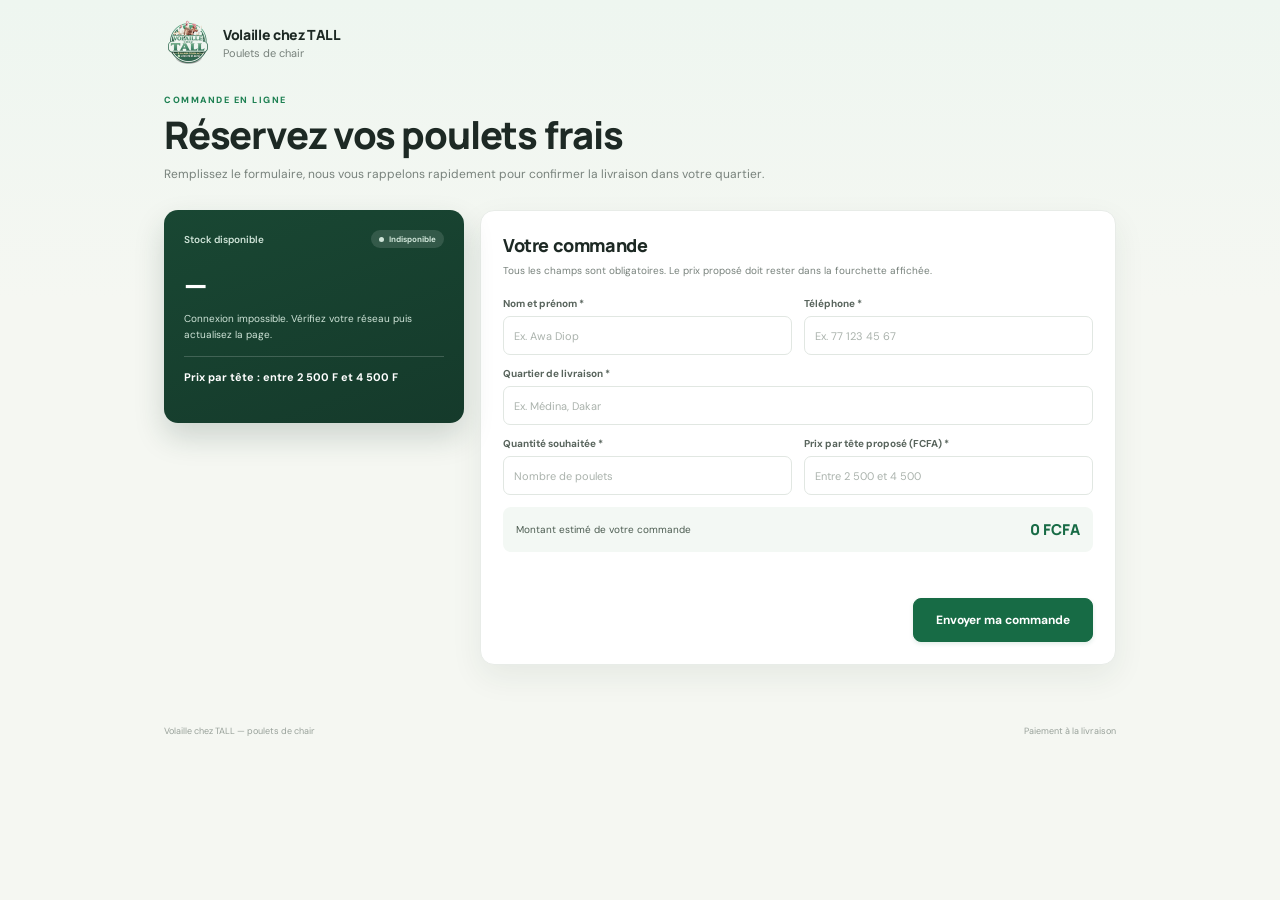
==== commander.html @ 28f16297 "Retire le lien Espace gerant de la page publique" ====
<!doctype html>
<html lang="fr">
  <head>
    <meta charset="UTF-8" />
    <meta name="viewport" content="width=device-width, initial-scale=1, viewport-fit=cover" />
    <meta name="theme-color" content="#f5f7f2" />
    <meta name="description" content="Commandez vos poulets de chair chez Volaille chez TALL. Stock et prix en temps réel." />
    <link rel="icon" href="./icons/volaille-chez-tall-logo.png" type="image/png" />
    <link rel="apple-touch-icon" href="./icons/volaille-chez-tall-180.png" />
    <link rel="stylesheet" href="./styles.css" />
    <title>Commander — Volaille chez TALL</title>
  </head>
  <body class="order-body">
    <header class="order-topbar">
      <a class="brand order-brand" href="./commander.html" aria-label="Volaille chez TALL, commander">
        <img class="brand-mark" src="./icons/volaille-chez-tall-logo.png" alt="" />
        <span class="brand-copy"><strong>Volaille chez TALL</strong><small>Poulets de chair</small></span>
      </a>
    </header>

    <main class="order-main">
      <section class="order-hero">
        <p class="order-eyebrow">Commande en ligne</p>
        <h1>Réservez vos poulets frais</h1>
        <p class="order-intro">Remplissez le formulaire, nous vous rappelons rapidement pour confirmer la livraison dans votre quartier.</p>
      </section>

      <section class="order-grid">
        <article class="order-stock" aria-live="polite" id="stock-card">
          <div class="order-stock-head">
            <span class="order-stock-label">Stock disponible</span>
            <span class="status-pill neutral" id="stock-state">Chargement…</span>
          </div>
          <strong class="order-stock-value" id="stock-value">—</strong>
          <p class="order-stock-note" id="stock-note">Vérification du stock en cours…</p>
          <p class="order-price-range" id="price-range">Prix par tête : entre 2 500 F et 4 500 F</p>
          <p class="order-updated" id="stock-updated"></p>
        </article>

        <article class="order-card" id="form-card">
          <h2>Votre commande</h2>
          <p class="order-card-intro">Tous les champs sont obligatoires. Le prix proposé doit rester dans la fourchette affichée.</p>
          <form id="order-form" novalidate>
            <div class="order-fields">
              <div class="field">
                <label for="order-name">Nom et prénom *</label>
                <input id="order-name" name="client_name" autocomplete="name" maxlength="120" required placeholder="Ex. Awa Diop" />
              </div>
              <div class="field">
                <label for="order-phone">Téléphone *</label>
                <input id="order-phone" name="client_phone" type="tel" inputmode="tel" autocomplete="tel" maxlength="30" required placeholder="Ex. 77 123 45 67" />
              </div>
              <div class="field full">
                <label for="order-neighborhood">Quartier de livraison *</label>
                <input id="order-neighborhood" name="neighborhood" maxlength="120" required placeholder="Ex. Médina, Dakar" />
              </div>
              <div class="field">
                <label for="order-quantity">Quantité souhaitée *</label>
                <input id="order-quantity" name="quantity" type="number" inputmode="numeric" min="1" step="1" required placeholder="Nombre de poulets" />
              </div>
              <div class="field">
                <label for="order-price">Prix par tête proposé (FCFA) *</label>
                <input id="order-price" name="price_per_head" type="number" inputmode="numeric" min="2500" max="4500" step="50" required placeholder="Entre 2 500 et 4 500" />
              </div>
              <div class="cost-preview full">
                <span>Montant estimé de votre commande</span>
                <strong id="order-total">0 FCFA</strong>
              </div>
            </div>
            <p class="order-hint" id="form-hint" role="status" aria-live="polite"></p>
            <div class="order-actions">
              <button class="primary-button order-submit" type="submit" id="order-submit">Envoyer ma commande</button>
            </div>
          </form>
        </article>

        <article class="order-card order-thanks" id="thanks-card" hidden>
          <div class="order-thanks-icon" aria-hidden="true">✓</div>
          <h2 id="thanks-title">Merci infiniment !</h2>
          <p id="thanks-message">Votre commande a bien été reçue. Nous vous contactons très vite pour confirmer la livraison.</p>
          <p class="order-thanks-recap" id="thanks-recap"></p>
          <button class="secondary-button" type="button" id="thanks-again">Passer une autre commande</button>
        </article>

        <article class="order-card order-soldout" id="soldout-card" hidden>
          <div class="order-soldout-icon" aria-hidden="true">!</div>
          <h2>Stock épuisé</h2>
          <p id="soldout-message">Désolé, le stock est actuellement épuisé.</p>
          <p class="order-card-intro">Revenez un peu plus tard : de nouveaux poulets arrivent régulièrement. Vous pouvez aussi nous appeler directement.</p>
        </article>

        <article class="order-card order-unavailable" id="unavailable-card" hidden>
          <h2>Commandes bientôt disponibles</h2>
          <p>Le service de commande en ligne n’est pas encore activé. Merci de nous contacter directement.</p>
        </article>
      </section>
    </main>

    <footer class="order-footer">
      <span>Volaille chez TALL — poulets de chair</span>
      <span>Paiement à la livraison</span>
    </footer>

    <script src="./supabase-config.js"></script>
    <script src="./commander.js"></script>
  </body>
</html>
---- styles.css ----
@import url('https://fonts.googleapis.com/css2?family=DM+Sans:wght@400;500;600;700&family=Manrope:wght@500;600;700;800&display=swap');

:root {
  color-scheme: light;
  --green-950: #153a2b;
  --green-900: #194733;
  --green-800: #176b45;
  --green-700: #1d8052;
  --green-100: #e7f2eb;
  --green-50: #f3f8f4;
  --ink: #1d2924;
  --muted: #78827c;
  --line: #e8ece8;
  --canvas: #f5f7f2;
  --surface: #fff;
  --amber: #a76b14;
  --amber-bg: #fff4df;
  --red: #bd4d43;
  --red-bg: #fff0ee;
  --shadow: 0 12px 32px rgba(27, 55, 39, .07);
  font-family: 'DM Sans', sans-serif;
  font-synthesis: none;
  text-rendering: optimizeLegibility;
}

* { box-sizing: border-box; }
body { margin: 0; background: var(--canvas); color: var(--ink); min-width: 0; }
button, input, select, textarea { font: inherit; }
button { cursor: pointer; }
button:focus-visible, input:focus-visible, select:focus-visible, textarea:focus-visible { outline: 3px solid #86c3a0; outline-offset: 2px; }
.app-shell { min-height: 100vh; }

.sidebar {
  width: 252px; position: fixed; inset: 0 auto 0 0; z-index: 4; display: flex; flex-direction: column;
  padding: 27px 17px 18px; background: #fff; border-right: 1px solid var(--line);
}
.brand { display: flex; align-items: center; gap: 11px; padding: 0 10px 31px; text-decoration: none; color: inherit; }
.brand-mark { width: 48px; height: 48px; flex: 0 0 48px; display: block; border-radius: 50%; object-fit: contain; }
.brand-copy { display: grid; gap: 2px; }
.brand-copy strong { font: 800 14px 'Manrope', sans-serif; letter-spacing: -.35px; }
.brand-copy small { color: var(--muted); font-size: 11px; }
.nav-caption { padding: 0 12px 10px; color: #a1a9a4; font-size: 9px; font-weight: 700; letter-spacing: 1.3px; }
.nav-list { display: grid; gap: 5px; }
.nav-item {
  border: 0; width: 100%; min-height: 45px; display: flex; align-items: center; gap: 12px; padding: 0 12px;
  border-radius: 9px; background: transparent; color: #616d66; text-align: left; font-size: 12px; font-weight: 600; transition: background .18s, color .18s;
}
.nav-item:hover { background: #f6f8f6; color: var(--green-800); }
.nav-item.active { background: var(--green-50); color: var(--green-800); }
.nav-item[aria-selected="true"] { box-shadow: inset 2px 0 0 var(--green-800); }
.nav-item:active, .quick-action:active, .icon-button:active, .secondary-button:active { background-color: var(--green-100); }
.nav-icon { display: inline-flex; width: 18px; height: 18px; color: currentColor; }
.nav-icon svg, .icon-button svg { width: 100%; height: 100%; fill: none; stroke: currentColor; stroke-width: 1.7; stroke-linecap: round; stroke-linejoin: round; }
.nav-count { margin-left: auto; color: #939c96; font-size: 10px; }
.sidebar-bottom { margin-top: auto; }
.offline-card { display: flex; align-items: center; gap: 9px; margin: 0 4px 16px; padding: 12px 10px; border: 1px solid #e8eee8; border-radius: 10px; background: #fbfcfb; }
.offline-dot { width: 8px; height: 8px; flex: 0 0 auto; border-radius: 50%; background: #39a36e; box-shadow: 0 0 0 3px #e5f4eb; }
.offline-dot.offline { background: #d49834; box-shadow: 0 0 0 3px #fff3da; }
.offline-card div, .profile-button > span:nth-child(2) { display: grid; gap: 3px; }
.offline-card strong { font-size: 10px; font-weight: 700; }
.offline-card small, .profile-button small { color: var(--muted); font-size: 9px; }
.profile-button { width: 100%; display: flex; align-items: center; gap: 9px; padding: 10px 6px; border: 0; border-top: 1px solid var(--line); background: transparent; text-align: left; color: var(--ink); }
.avatar { width: 32px; height: 32px; display: grid; place-items: center; border-radius: 50%; background: #e8f1e9; color: var(--green-800); font-size: 10px; font-weight: 800; }
.profile-button strong { font-size: 10px; }
.profile-chevron { margin-left: auto; color: var(--muted); font-size: 18px; letter-spacing: 1px; }

.main-content { min-height: 100vh; margin-left: 252px; }
.topbar { height: 76px; display: flex; align-items: center; justify-content: space-between; gap: 16px; padding: 0 34px; background: rgba(255,255,255,.82); border-bottom: 1px solid var(--line); }
.breadcrumb { display: flex; align-items: center; gap: 10px; font-size: 11px; color: var(--muted); white-space: nowrap; }
.breadcrumb strong { color: var(--ink); font-size: 12px; font-weight: 700; }
.breadcrumb-slash { color: #c4cbc6; }
.topbar-actions { display: flex; align-items: center; gap: 13px; }
.today-label { margin-right: 4px; color: #78827c; font-size: 10px; }
.icon-button { min-height: 38px; display: inline-flex; align-items: center; justify-content: center; gap: 8px; padding: 0 11px; border: 1px solid var(--line); border-radius: 8px; background: #fff; color: #56635b; font-size: 10px; font-weight: 600; transition: background .18s, border-color .18s; }
.icon-button:hover { border-color: #b7d4c0; background: var(--green-50); }
.icon-button [data-icon] { display: inline-flex; width: 15px; height: 15px; }
.icon-button:disabled { cursor: not-allowed; opacity: .62; }
.icon-button:disabled:hover { border-color: var(--line); background: #fff; }
.settings-shortcut [data-icon] { width: 16px; height: 16px; }
.pending-badge { min-width: 17px; height: 17px; display: grid; place-items: center; padding: 0 4px; border-radius: 10px; background: #f0f3f0; color: #657069; font-size: 9px; }
.pending-badge.has-pending { background: var(--amber-bg); color: #986113; }
.primary-button { min-height: 38px; display: inline-flex; align-items: center; justify-content: center; gap: 7px; padding: 0 14px; border: 1px solid var(--green-800); border-radius: 8px; background: var(--green-800); color: #fff; font-size: 10px; font-weight: 700; box-shadow: 0 2px 4px rgba(23,107,69,.13); transition: background .18s, transform .18s; }
.primary-button:hover { background: var(--green-900); }
.primary-button:active { transform: translateY(1px); }
.primary-button:disabled { cursor: not-allowed; opacity: .62; box-shadow: none; }
.plus { font-size: 16px; font-weight: 400; line-height: 1; }
.page-container { max-width: 1440px; margin: 0 auto; padding: 28px 34px 50px; }
.page-container:focus { outline: none; }

.page-heading { display: flex; align-items: flex-start; justify-content: space-between; gap: 16px; margin-bottom: 24px; }
.page-heading h1 { margin: 0 0 5px; font: 800 22px 'Manrope', sans-serif; letter-spacing: -.7px; }
.page-heading p { margin: 0; color: var(--muted); font-size: 11px; }
.section-title { margin: 0; font: 700 13px 'Manrope', sans-serif; letter-spacing: -.2px; }
.section-subtitle { margin: 5px 0 0; color: var(--muted); font-size: 10px; }
.metrics-grid { display: grid; grid-template-columns: repeat(4, minmax(0, 1fr)); gap: 13px; margin-bottom: 17px; }
.metric-card { min-height: 119px; padding: 15px 16px; border: 1px solid var(--line); border-radius: 11px; background: var(--surface); }
.metric-top { display: flex; align-items: center; justify-content: space-between; color: #76817a; font-size: 10px; font-weight: 600; }
.metric-icon { width: 29px; height: 29px; display: grid; place-items: center; border-radius: 9px; background: var(--green-50); color: var(--green-800); }
.metric-icon svg { width: 16px; height: 16px; fill: none; stroke: currentColor; stroke-width: 1.7; stroke-linecap: round; stroke-linejoin: round; }
.metric-value { margin: 14px 0 4px; font: 800 23px 'Manrope', sans-serif; letter-spacing: -.8px; }
.metric-note { color: #919a94; font-size: 9px; }
.metric-note.positive { color: #268352; }
.dashboard-grid { display: grid; grid-template-columns: minmax(0, 1.55fr) minmax(260px, .8fr); gap: 15px; margin-bottom: 16px; }
.panel { border: 1px solid var(--line); border-radius: 11px; background: var(--surface); }
.panel-header { min-height: 59px; display: flex; align-items: center; justify-content: space-between; gap: 12px; padding: 13px 17px; border-bottom: 1px solid #eff1ef; }
.panel-header h2 { margin: 0; font: 700 12px 'Manrope', sans-serif; }
.panel-header p { margin: 4px 0 0; color: var(--muted); font-size: 9px; }
.text-button { padding: 6px 0; border: 0; background: none; color: var(--green-800); font-size: 10px; font-weight: 700; }
.text-button:hover { text-decoration: underline; }
.chart-area { height: 180px; display: flex; align-items: flex-end; justify-content: space-around; gap: 11px; padding: 18px 22px 13px; }
.chart-column { height: 100%; flex: 1; display: flex; flex-direction: column; align-items: center; justify-content: flex-end; gap: 9px; }
.chart-value { color: #9aa39d; font-size: 8px; }
.chart-bar-track { width: min(28px, 70%); height: 108px; display: flex; align-items: flex-end; overflow: hidden; border-radius: 6px; background: #f2f5f2; }
.chart-bar { width: 100%; min-height: 3px; border-radius: 6px 6px 2px 2px; background: #7fbd91; transition: height .25s; }
.chart-column:last-child .chart-bar { background: var(--green-800); }
.chart-day { color: #8d9690; font-size: 8px; }
.chart-empty { align-self: center; margin: auto; color: #969f99; font-size: 10px; }
.quick-actions { display: grid; gap: 9px; padding: 13px; }
.quick-action { min-height: 52px; display: flex; align-items: center; gap: 11px; padding: 9px 10px; border: 1px solid #edf0ed; border-radius: 8px; background: #fff; color: var(--ink); text-align: left; transition: background .18s, border-color .18s; }
.quick-action:hover { border-color: #c9decf; background: #fbfdfb; }
.quick-icon { width: 30px; height: 30px; display: grid; place-items: center; border-radius: 8px; background: var(--green-50); color: var(--green-800); }
.quick-icon svg { width: 16px; height: 16px; fill: none; stroke: currentColor; stroke-width: 1.7; stroke-linecap: round; stroke-linejoin: round; }
.quick-copy { display: grid; gap: 3px; }
.quick-copy strong { font-size: 10px; }
.quick-copy small { color: var(--muted); font-size: 9px; }
.quick-arrow { margin-left: auto; color: #99a39c; font-size: 15px; }
.table-panel { overflow: hidden; }
.table-wrap { width: 100%; overflow-x: auto; }
table { width: 100%; border-collapse: collapse; text-align: left; }
th { padding: 11px 16px; background: #fbfcfb; color: #87918a; font-size: 8px; font-weight: 700; letter-spacing: .45px; text-transform: uppercase; white-space: nowrap; }
td { padding: 13px 16px; border-top: 1px solid #f0f2f0; color: #4a5750; font-size: 10px; white-space: nowrap; }
tbody tr:hover { background: #fcfdfc; }
.primary-cell { color: var(--ink); font-weight: 700; }
.secondary-cell { display: block; margin-top: 3px; color: #929b95; font-size: 9px; font-weight: 400; }
.status-pill { display: inline-flex; align-items: center; gap: 5px; padding: 4px 8px; border-radius: 20px; background: var(--green-50); color: #26764b; font-size: 8px; font-weight: 700; }
.status-pill::before { width: 5px; height: 5px; border-radius: 50%; background: currentColor; content: ''; }
.status-pill.warning { background: var(--amber-bg); color: #986113; }
.status-pill.neutral { background: #f0f2f0; color: #68736c; }
.empty-state { padding: 34px 18px; text-align: center; color: #8a948d; }
.empty-state strong { display: block; margin-bottom: 5px; color: #546159; font-size: 11px; }
.empty-state p { margin: 0 0 14px; font-size: 10px; }
.empty-inline { padding: 24px 12px; color: #8a948d; font-size: 10px; text-align: center; }
.search-input { width: min(240px, 45vw); min-height: 36px; padding: 0 11px; border: 1px solid var(--line); border-radius: 8px; background: #fff; color: var(--ink); font-size: 10px; }
.heading-actions { display: flex; gap: 8px; align-items: center; }
.low-stock { color: var(--red); font-weight: 700; }
.insights-row { display: grid; grid-template-columns: 1fr 1fr; gap: 15px; }
.insight { padding: 15px 17px; }
.insight-label { color: var(--muted); font-size: 9px; }
.insight-value { margin: 9px 0 5px; font: 800 20px 'Manrope', sans-serif; }
.insight-note { color: #8b958e; font-size: 9px; }

.app-dialog { width: min(560px, calc(100vw - 28px)); max-height: min(90vh, 780px); padding: 0; border: 0; border-radius: 14px; background: #fff; box-shadow: 0 24px 80px rgba(16, 36, 24, .24); }
.app-dialog::backdrop { background: rgba(17, 32, 24, .43); backdrop-filter: blur(2px); }
.dialog-head { display: flex; align-items: flex-start; justify-content: space-between; padding: 21px 23px 15px; border-bottom: 1px solid var(--line); }
.dialog-head h2 { margin: 0 0 5px; font: 800 17px 'Manrope', sans-serif; }
.dialog-head p { margin: 0; color: var(--muted); font-size: 10px; }
.dialog-close { width: 30px; height: 30px; border: 0; border-radius: 7px; background: #f4f6f4; color: #68746d; font-size: 18px; }
.dialog-form { max-height: calc(90vh - 100px); overflow: auto; padding: 17px 23px 22px; }
.form-grid { display: grid; grid-template-columns: 1fr 1fr; gap: 13px; }
.field { display: grid; gap: 6px; }
.field.full { grid-column: 1 / -1; }
.field label { color: #58645c; font-size: 10px; font-weight: 700; }
.field input, .field select, .field textarea { width: 100%; min-height: 39px; padding: 9px 10px; border: 1px solid #e1e7e2; border-radius: 7px; background: #fff; color: var(--ink); font-size: 11px; }
.field textarea { min-height: 75px; resize: vertical; }
.field input::placeholder, .field textarea::placeholder { color: #abb3ad; }
.field-hint { color: #8a948d; font-size: 9px; }
.cost-preview { grid-column: 1 / -1; display: flex; align-items: center; justify-content: space-between; padding: 12px 13px; border-radius: 8px; background: var(--green-50); color: #4c5c51; font-size: 10px; }
.cost-preview strong { color: var(--green-800); font: 800 15px 'Manrope', sans-serif; }
.dialog-actions { display: flex; justify-content: flex-end; gap: 8px; margin-top: 18px; }
.secondary-button { min-height: 37px; padding: 0 13px; border: 1px solid var(--line); border-radius: 7px; background: #fff; color: #59655d; font-size: 10px; font-weight: 600; }
.danger-button { color: var(--red); border-color: #f0d7d4; background: var(--red-bg); }
.toast-region { position: fixed; right: 20px; bottom: 20px; z-index: 20; display: grid; gap: 8px; }
.toast { max-width: min(380px, calc(100vw - 40px)); padding: 12px 15px; border: 1px solid #dce8df; border-radius: 9px; background: #fff; box-shadow: var(--shadow); color: #34443a; font-size: 11px; animation: toast-in .18s ease-out; }
.toast.error { border-color: #f0d7d4; color: #8e3831; }
@keyframes toast-in { from { opacity: 0; transform: translateY(5px); } to { opacity: 1; transform: translateY(0); } }
.sync-spinning svg { animation: spin 1s linear infinite; }
@keyframes spin { to { transform: rotate(360deg); } }

@media (min-width: 1500px) { .page-container { padding-right: 48px; padding-left: 48px; } }
@media (max-width: 1100px) {
  .sidebar { width: 218px; }
  .main-content { margin-left: 218px; }
  .topbar { padding: 0 22px; }
  .page-container { padding: 23px 22px 42px; }
  .metrics-grid { grid-template-columns: repeat(2, minmax(0, 1fr)); }
}
@media (max-width: 760px) {
  .sidebar { width: auto; height: calc(60px + env(safe-area-inset-bottom)); inset: auto 0 0 0; flex-direction: row; overflow: hidden; padding: 0 7px env(safe-area-inset-bottom); border-top: 1px solid var(--line); border-right: 0; background: rgba(255,255,255,.97); }
  .brand, .nav-caption, .sidebar-bottom { display: none; }
  .nav-list { width: 100%; min-width: 0; display: flex; justify-content: space-between; gap: 0; }
  .nav-item { width: auto; min-width: 0; min-height: 52px; flex: 1 1 0; flex-direction: column; justify-content: center; gap: 3px; padding: 3px 1px; border-radius: 7px; font-size: 8px; }
  .nav-item > span:not(.nav-icon):not(.nav-count) { max-width: 100%; overflow-wrap: anywhere; text-align: center; line-height: 1.05; }
  .nav-icon { width: 17px; height: 17px; }
  .nav-count { display: none; }
  .main-content { margin-left: 0; padding-bottom: calc(73px + env(safe-area-inset-bottom)); }
  .topbar { height: 62px; padding: 0 15px; }
  .breadcrumb > span:first-child, .breadcrumb-slash { display: none; }
  .breadcrumb strong { font-size: 11px; }
  .topbar-actions { gap: 7px; }
  .today-label { display: none; }
  .sync-text { display: none; }
  .icon-button { width: 38px; min-height: 38px; padding: 0; gap: 3px; }
  .pending-badge { position: absolute; transform: translate(13px, -12px); }
  .top-add { min-height: 37px; padding: 0 10px; font-size: 9px; }
  .page-container { padding: 21px 14px 30px; }
  .page-heading { margin-bottom: 18px; }
  .page-heading h1 { font-size: 19px; }
  .page-heading p { max-width: 260px; line-height: 1.5; }
  .metrics-grid { gap: 9px; margin-bottom: 12px; }
  .metric-card { min-height: 107px; padding: 12px; }
  .metric-value { margin-top: 11px; font-size: 20px; }
  .metric-top { font-size: 9px; }
  .metric-icon { width: 26px; height: 26px; }
  .dashboard-grid { grid-template-columns: 1fr; gap: 12px; margin-bottom: 12px; }
  .insights-row { grid-template-columns: 1fr; gap: 10px; }
  .panel-header { padding: 12px 13px; }
  .chart-area { height: 160px; padding: 15px 14px 11px; }
  .page-heading .primary-button { min-height: 35px; padding: 0 10px; font-size: 9px; }
  .heading-actions { gap: 5px; }
}
@media (max-width: 430px) {
  .nav-item { font-size: 7px; }
  .nav-icon { width: 16px; height: 16px; flex: 0 0 16px; }
  .metrics-grid { grid-template-columns: repeat(2, minmax(0, 1fr)); }
  .form-grid { grid-template-columns: 1fr; }
  .field.full, .cost-preview { grid-column: auto; }
  .dialog-head { padding-right: 16px; padding-left: 16px; }
  .dialog-form { padding-right: 16px; padding-left: 16px; }
  .topbar { padding: 0 11px; }
  .primary-button.top-add { gap: 4px; }
  .top-add-label, .settings-text { display: none; }
  .icon-button.settings-shortcut { width: 38px; min-height: 38px; padding: 0; }
  .top-add { width: 38px; padding: 0; }
}
@media (prefers-reduced-motion: reduce) {
  *, *::before, *::after { scroll-behavior: auto !important; animation-duration: .01ms !important; animation-iteration-count: 1 !important; transition-duration: .01ms !important; }
}

/* ---------- Mes Commandes (gérant) ---------- */
.status-pill.danger { background: var(--red-bg); color: var(--red); }
.secondary-button.danger-outline { color: var(--red); border-color: #f0d7d4; }
.orders-setup { display: grid; gap: 10px; padding: 18px 17px; color: var(--muted); font-size: 10px; line-height: 1.65; }
.orders-setup p { margin: 0; }
.orders-setup code { padding: 1px 5px; border-radius: 4px; background: #f1f4f1; color: var(--green-800); font-size: 10px; }
.orders-handled { color: var(--muted); font-size: 9px; }
.orders-error { margin: 0 0 12px; color: var(--red); font-size: 10px; }
.notice { margin: 0 0 13px; padding: 10px 12px; border-radius: 8px; background: var(--red-bg); color: #8f3f38; font-size: 10px; line-height: 1.5; }
.orders-table-actions { display: flex; flex-wrap: wrap; gap: 6px; }
.orders-table-actions .primary-button,
.orders-table-actions .secondary-button { min-height: 32px; padding: 0 10px; font-size: 9px; }

/* ---------- Page publique de commande ---------- */
.order-body {
  min-height: 100vh;
  background: linear-gradient(180deg, #eef6f0 0, #f5f7f2 300px);
}
.order-topbar {
  max-width: 1040px; margin: 0 auto; padding: 18px clamp(16px, 4vw, 44px);
  display: flex; align-items: center; justify-content: space-between; gap: 16px;
}
.order-brand { padding: 0; }
.order-main { max-width: 1040px; margin: 0 auto; padding: 10px clamp(16px, 4vw, 44px) 44px; }
.order-hero { max-width: 640px; margin: 0 0 26px; }
.order-eyebrow { margin: 0 0 8px; color: var(--green-700); font-size: 9px; font-weight: 800; letter-spacing: 1.5px; text-transform: uppercase; }
.order-hero h1 { margin: 0 0 10px; font: 800 clamp(26px, 4.2vw, 38px)/1.08 'Manrope', sans-serif; letter-spacing: -1.2px; }
.order-intro { margin: 0; color: var(--muted); font-size: 12px; line-height: 1.6; }
.order-grid { display: grid; grid-template-columns: 300px minmax(0, 1fr); gap: 16px; align-items: start; }

.order-stock {
  position: sticky; top: 16px; padding: 20px; border-radius: 14px;
  background: linear-gradient(160deg, var(--green-900), var(--green-950)); color: #fff;
  box-shadow: 0 14px 30px rgba(21, 58, 43, .18);
}
.order-stock-head { display: flex; align-items: center; justify-content: space-between; gap: 10px; font-size: 10px; font-weight: 600; color: #cfe4d8; }
.order-stock .status-pill { background: rgba(255, 255, 255, .16); color: #eaf6ee; }
.order-stock .status-pill.warning { background: rgba(255, 190, 90, .24); color: #ffd9a2; }
.order-stock .status-pill.neutral { background: rgba(255, 255, 255, .12); color: #cfe4d8; }
.order-stock-value { display: block; margin: 16px 0 6px; font: 800 30px 'Manrope', sans-serif; letter-spacing: -1px; }
.order-stock-note { margin: 0; color: #cfe4d8; font-size: 10px; line-height: 1.55; }
.order-price-range { margin: 14px 0 0; padding-top: 13px; border-top: 1px solid rgba(255, 255, 255, .18); font-size: 11px; font-weight: 700; }
.order-updated { min-height: 12px; margin: 7px 0 0; color: #a9c9b8; font-size: 9px; }

.order-card {
  padding: 22px; border: 1px solid var(--line); border-radius: 14px;
  background: var(--surface); box-shadow: var(--shadow);
}
.order-card h2 { margin: 0 0 6px; font: 800 18px 'Manrope', sans-serif; letter-spacing: -.4px; }
.order-card-intro { margin: 0 0 18px; color: var(--muted); font-size: 10px; line-height: 1.6; }
.order-fields { display: grid; grid-template-columns: 1fr 1fr; gap: 12px; }
.order-actions { display: flex; justify-content: flex-end; margin-top: 18px; }
.order-submit { min-height: 44px; padding: 0 22px; font-size: 12px; }
.order-hint { min-height: 16px; margin: 12px 0 0; color: var(--muted); font-size: 10px; line-height: 1.5; }
.order-hint.error { color: var(--red); font-weight: 600; }

.order-thanks, .order-soldout, .order-unavailable { text-align: center; }
.order-thanks-icon, .order-soldout-icon {
  width: 54px; height: 54px; margin: 0 auto 14px; display: grid; place-items: center;
  border-radius: 50%; font-size: 26px; font-weight: 800;
}
.order-thanks-icon { background: var(--green-100); color: var(--green-800); }
.order-soldout-icon { background: var(--red-bg); color: var(--red); }
.order-thanks-recap { max-width: 440px; margin: 12px auto 18px; color: var(--muted); font-size: 10px; line-height: 1.65; }

.order-footer {
  max-width: 1040px; margin: 0 auto; padding: 16px clamp(16px, 4vw, 44px) 34px;
  display: flex; justify-content: space-between; gap: 12px; color: #98a19a; font-size: 9px;
}

@media (max-width: 760px) {
  .order-grid { grid-template-columns: 1fr; }
  .order-stock { position: static; }
  .order-fields { grid-template-columns: 1fr; }
  .order-fields .full { grid-column: auto; }
  .order-topbar { padding: 14px 15px; }
  .order-main { padding: 8px 15px 34px; }
  .order-footer { flex-direction: column; padding: 12px 15px 30px; }
}
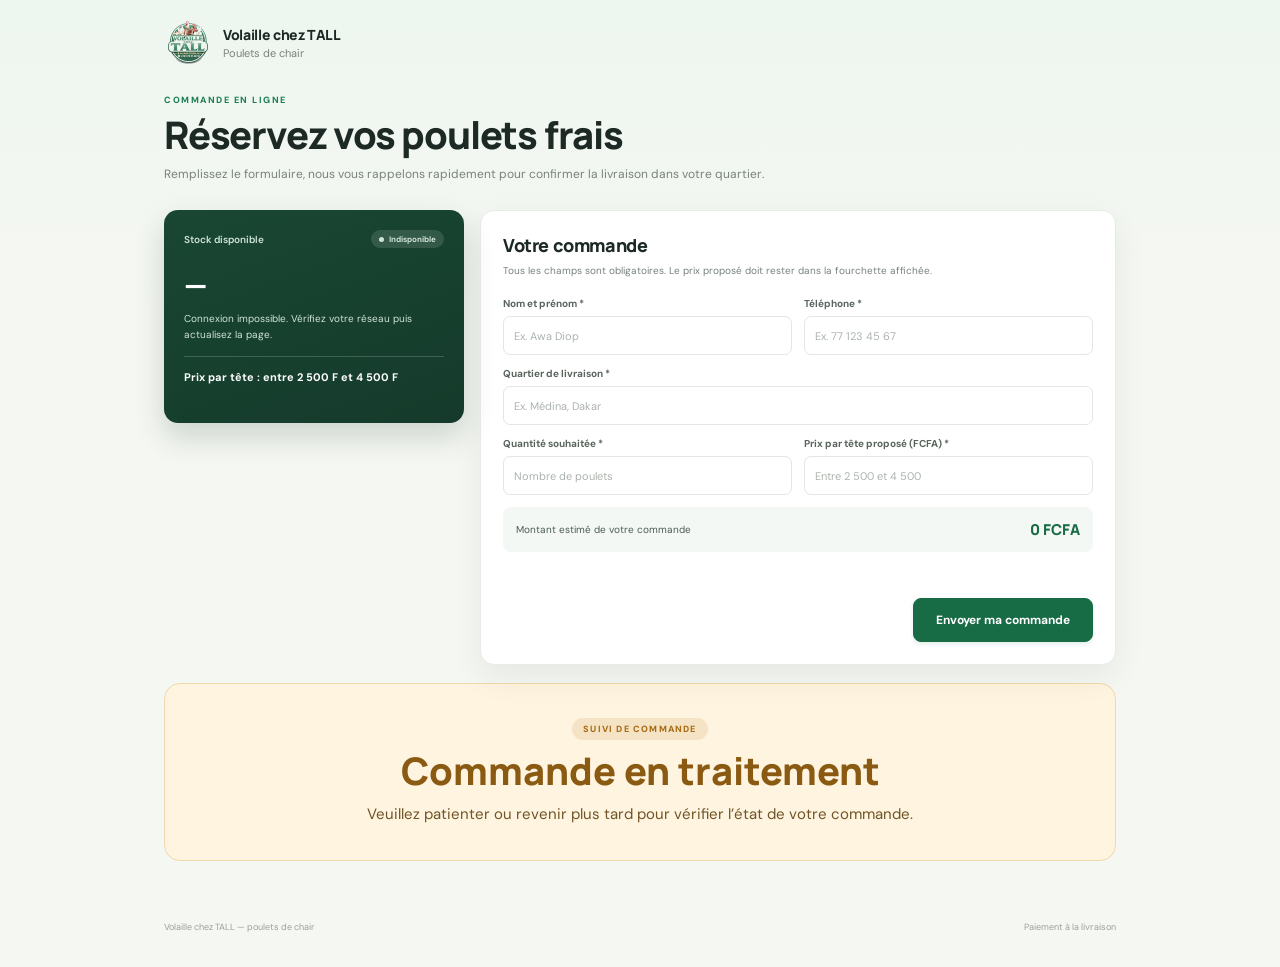
==== commit 5c00f925: "Suit l'etat de la commande sur la page publique" ====
--- a/commander.html
+++ b/commander.html
@@ -94,6 +94,13 @@
           <p>Le service de commande en ligne n’est pas encore activé. Merci de nous contacter directement.</p>
         </article>
       </section>
+
+      <section class="order-track" id="track-card" data-state="en_attente" hidden aria-live="polite">
+        <span class="order-track-badge" id="track-badge">Suivi de commande</span>
+        <strong class="order-track-title" id="track-title">Commande en traitement</strong>
+        <p class="order-track-text" id="track-text">Veuillez patienter ou revenir plus tard pour vérifier l’état de votre commande.</p>
+        <p class="order-track-recap" id="track-recap"></p>
+      </section>
     </main>
 
     <footer class="order-footer">
--- a/styles.css
+++ b/styles.css
@@ -301,6 +301,29 @@
 .order-soldout-icon { background: var(--red-bg); color: var(--red); }
 .order-thanks-recap { max-width: 440px; margin: 12px auto 18px; color: var(--muted); font-size: 10px; line-height: 1.65; }
 
+/* Suivi de la commande, en bas de la page publique */
+.order-track {
+  margin-top: 18px; padding: clamp(22px, 4vw, 34px) clamp(18px, 4vw, 32px);
+  display: grid; justify-items: center; gap: 9px; text-align: center;
+  border: 1px solid #f0d9ab; border-radius: 16px; background: var(--amber-bg);
+}
+.order-track[data-state="validee"] { border-color: #b9dcc6; background: var(--green-100); }
+.order-track[data-state="refusee"] { border-color: #f0d7d4; background: var(--red-bg); }
+.order-track-badge {
+  padding: 5px 11px; border-radius: 20px; background: rgba(167, 107, 20, 0.13);
+  color: var(--amber); font-size: 9px; font-weight: 800; letter-spacing: 1.2px; text-transform: uppercase;
+}
+.order-track[data-state="validee"] .order-track-badge { background: rgba(23, 107, 69, 0.13); color: var(--green-800); }
+.order-track[data-state="refusee"] .order-track-badge { background: rgba(189, 77, 67, 0.13); color: var(--red); }
+.order-track-title { margin: 0; color: #8a5a12; font: 800 clamp(25px, 5.4vw, 38px)/1.15 'Manrope', sans-serif; }
+.order-track[data-state="validee"] .order-track-title { color: var(--green-800); }
+.order-track[data-state="refusee"] .order-track-title { color: var(--red); }
+.order-track-text { max-width: 640px; margin: 0; color: #6f5426; font-size: clamp(12px, 2.4vw, 15px); line-height: 1.6; }
+.order-track[data-state="validee"] .order-track-text { color: #2f5c45; }
+.order-track[data-state="refusee"] .order-track-text { color: #8f3f38; }
+.order-track-recap { margin: 3px 0 0; color: var(--muted); font-size: 10px; line-height: 1.6; }
+.order-track-recap:empty { display: none; }
+
 .order-footer {
   max-width: 1040px; margin: 0 auto; padding: 16px clamp(16px, 4vw, 44px) 34px;
   display: flex; justify-content: space-between; gap: 12px; color: #98a19a; font-size: 9px;
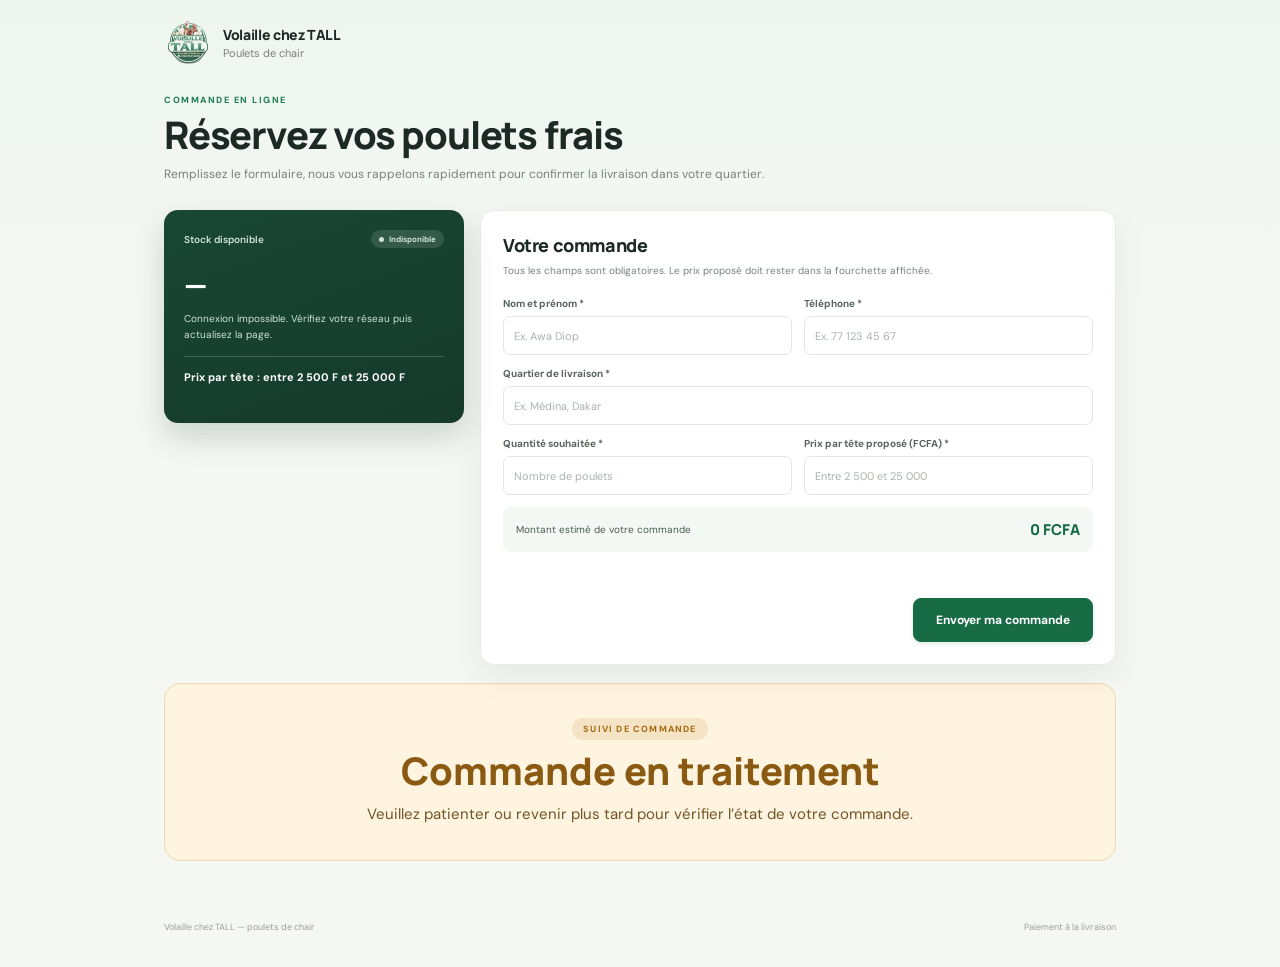
==== commit 6adb1125: "Indicateurs par bande, archivage, suppression des ventes, corbeille et recu 80 mm" ====
--- a/commander.html
+++ b/commander.html
@@ -33,7 +33,7 @@
           </div>
           <strong class="order-stock-value" id="stock-value">—</strong>
           <p class="order-stock-note" id="stock-note">Vérification du stock en cours…</p>
-          <p class="order-price-range" id="price-range">Prix par tête : entre 2 500 F et 4 500 F</p>
+          <p class="order-price-range" id="price-range">Prix par tête : entre 2 500 F et 25 000 F</p>
           <p class="order-updated" id="stock-updated"></p>
         </article>
 
@@ -60,7 +60,7 @@
               </div>
               <div class="field">
                 <label for="order-price">Prix par tête proposé (FCFA) *</label>
-                <input id="order-price" name="price_per_head" type="number" inputmode="numeric" min="2500" max="4500" step="50" required placeholder="Entre 2 500 et 4 500" />
+                <input id="order-price" name="price_per_head" type="number" inputmode="numeric" min="2500" max="25000" step="50" required placeholder="Entre 2 500 et 25 000" />
               </div>
               <div class="cost-preview full">
                 <span>Montant estimé de votre commande</span>
--- a/styles.css
+++ b/styles.css
@@ -339,3 +339,49 @@
   .order-footer { flex-direction: column; padding: 12px 15px 30px; }
 }
 
+
+/* ---------- Vue d'ensemble par bande ---------- */
+.band-kpi-list { display: grid; grid-template-columns: repeat(auto-fit, minmax(260px, 1fr)); gap: 14px; margin-bottom: 16px; }
+.band-kpi { padding: 16px; border: 1px solid var(--line); border-radius: 12px; background: var(--surface); }
+.band-kpi-head { display: flex; align-items: flex-start; justify-content: space-between; gap: 10px; padding-bottom: 12px; border-bottom: 1px solid #eff1ef; }
+.band-kpi-head h3 { margin: 0 0 4px; font: 700 13px 'Manrope', sans-serif; }
+.band-kpi-head p { margin: 0; color: var(--muted); font-size: 9px; }
+.band-kpi-grid { display: grid; grid-template-columns: 1fr 1fr; gap: 12px 14px; padding-top: 13px; }
+.band-kpi-grid > div { display: grid; gap: 4px; }
+.band-kpi-grid > .wide { grid-column: 1 / -1; padding-top: 10px; border-top: 1px dashed #e8ece8; }
+.band-kpi-grid span { color: #87918a; font-size: 9px; }
+.band-kpi-grid strong { font: 800 15px 'Manrope', sans-serif; letter-spacing: -.4px; }
+.band-kpi-grid strong small { font: 600 9px 'Manrope', sans-serif; color: var(--muted); }
+.archive-note { margin: -4px 0 16px; color: var(--muted); font-size: 9px; }
+.band-chart-panel { margin-bottom: 16px; }
+.band-chart { display: grid; gap: 13px; padding: 18px; }
+.band-chart-row { display: grid; grid-template-columns: minmax(80px, 160px) minmax(0, 1fr) auto; align-items: center; gap: 12px; }
+.band-chart-label { color: var(--ink); font-size: 10px; font-weight: 600; overflow: hidden; text-overflow: ellipsis; white-space: nowrap; }
+.band-chart-track { height: 14px; border-radius: 7px; background: #f0f4f1; overflow: hidden; }
+.band-chart-bar { height: 100%; min-width: 3px; border-radius: 7px; background: linear-gradient(90deg, #7fbd91, var(--green-800)); }
+.band-chart-value { color: #4a5750; font-size: 9px; font-weight: 700; white-space: nowrap; }
+.band-chart-empty { margin: 0; padding: 6px 0; color: var(--muted); font-size: 10px; }
+
+/* ---------- Bandes archivees ---------- */
+.archived-panel { margin-top: 16px; }
+.archived-panel .status-pill { background: #f0f2f0; color: #68736c; }
+
+/* ---------- Ventes : selection multiple ---------- */
+.sales-bulk { display: flex; align-items: center; gap: 10px; flex-wrap: wrap; }
+.sales-check-all { display: inline-flex; align-items: center; gap: 6px; color: #68746d; font-size: 9px; font-weight: 600; white-space: nowrap; }
+.check-cell { width: 34px; padding-right: 4px; }
+.sales-row-actions { display: flex; align-items: center; gap: 6px; }
+.sales-row-actions .primary-button { min-height: 32px; padding: 0 10px; font-size: 9px; }
+input[type="checkbox"] { width: 15px; height: 15px; accent-color: var(--green-800); cursor: pointer; }
+tr.row-selected { background: var(--green-50); }
+
+/* ---------- Corbeille des commandes ---------- */
+.trash-panel { margin-top: 16px; }
+.trash-empty { padding: 24px 18px; }
+.sr-only { position: absolute; width: 1px; height: 1px; padding: 0; margin: -1px; overflow: hidden; clip: rect(0, 0, 0, 0); white-space: nowrap; border: 0; }
+
+@media (max-width: 760px) {
+  .band-chart-row { grid-template-columns: 1fr; gap: 6px; }
+  .band-chart-value { justify-self: end; }
+  .sales-bulk { width: 100%; justify-content: space-between; }
+}
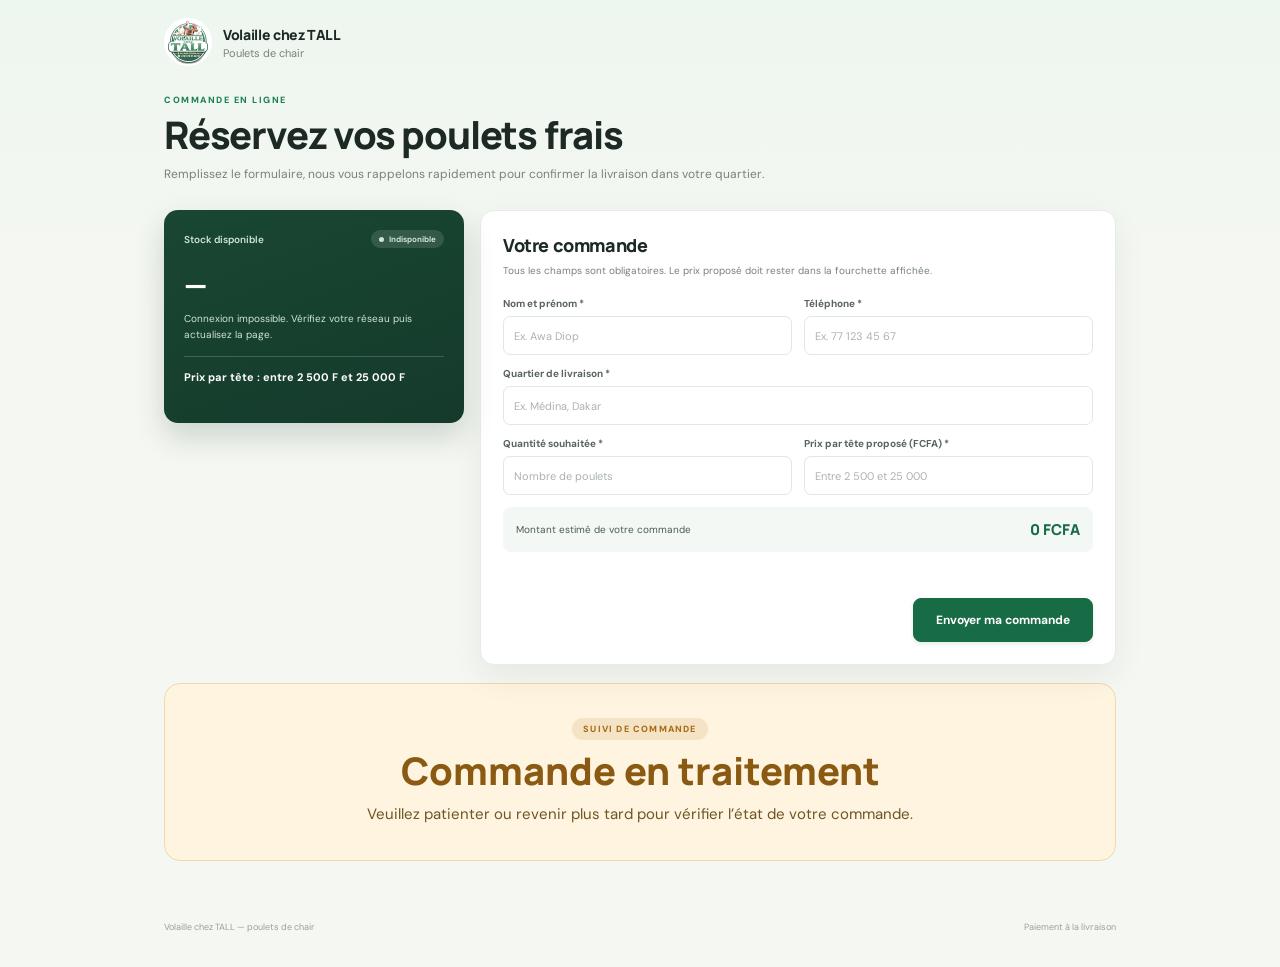
==== commit 626b1795: "Archivage et suppression definitive des bandes, graphiques animes et logo haute resolution" ====
--- a/commander.html
+++ b/commander.html
@@ -5,7 +5,7 @@
     <meta name="viewport" content="width=device-width, initial-scale=1, viewport-fit=cover" />
     <meta name="theme-color" content="#f5f7f2" />
     <meta name="description" content="Commandez vos poulets de chair chez Volaille chez TALL. Stock et prix en temps réel." />
-    <link rel="icon" href="./icons/volaille-chez-tall-logo.png" type="image/png" />
+    <link rel="icon" href="./icons/volaille-chez-tall-192.png" type="image/png" sizes="192x192" />
     <link rel="apple-touch-icon" href="./icons/volaille-chez-tall-180.png" />
     <link rel="stylesheet" href="./styles.css" />
     <title>Commander — Volaille chez TALL</title>
@@ -13,7 +13,7 @@
   <body class="order-body">
     <header class="order-topbar">
       <a class="brand order-brand" href="./commander.html" aria-label="Volaille chez TALL, commander">
-        <img class="brand-mark" src="./icons/volaille-chez-tall-logo.png" alt="" />
+        <img class="brand-mark" src="./icons/volaille-chez-tall-192.png" srcset="./icons/volaille-chez-tall-logo.png 96w, ./icons/volaille-chez-tall-192.png 192w, ./icons/volaille-chez-tall-512.png 512w" sizes="48px" alt="" width="48" height="48" decoding="async" />
         <span class="brand-copy"><strong>Volaille chez TALL</strong><small>Poulets de chair</small></span>
       </a>
     </header>
--- a/styles.css
+++ b/styles.css
@@ -35,7 +35,12 @@
   padding: 27px 17px 18px; background: #fff; border-right: 1px solid var(--line);
 }
 .brand { display: flex; align-items: center; gap: 11px; padding: 0 10px 31px; text-decoration: none; color: inherit; }
-.brand-mark { width: 48px; height: 48px; flex: 0 0 48px; display: block; border-radius: 50%; object-fit: contain; }
+.brand-mark {
+  width: 48px; height: 48px; flex: 0 0 48px; display: block; border-radius: 50%;
+  object-fit: contain; object-position: center; background: #fff;
+  image-rendering: -webkit-optimize-contrast;
+  -ms-interpolation-mode: bicubic;
+}
 .brand-copy { display: grid; gap: 2px; }
 .brand-copy strong { font: 800 14px 'Manrope', sans-serif; letter-spacing: -.35px; }
 .brand-copy small { color: var(--muted); font-size: 11px; }
@@ -385,3 +390,194 @@
   .band-chart-value { justify-self: end; }
   .sales-bulk { width: 100%; justify-content: space-between; }
 }
+
+/* ---------- Authentification : entrée en scène ---------- */
+body:not(.is-authenticated) .app-shell { display: none; }
+body.is-authenticated .auth-screen { display: none; }
+
+.auth-screen {
+  position: fixed; inset: 0; z-index: 60; display: grid; align-items: safe center; justify-items: center;
+  padding: 28px 18px; overflow: auto; background:
+    radial-gradient(1200px 700px at 12% -10%, #e4f1e6 0%, transparent 55%),
+    radial-gradient(900px 600px at 105% 10%, #f6efdc 0%, transparent 50%),
+    linear-gradient(160deg, #f7f9f4 0%, #eef4ec 48%, #f7f8f2 100%);
+}
+.auth-screen[hidden] { display: none; }
+.auth-ambience { position: absolute; inset: 0; overflow: hidden; pointer-events: none; }
+.auth-glow { position: absolute; display: block; border-radius: 50%; filter: blur(70px); opacity: .55; }
+.auth-glow-a { width: 420px; height: 420px; top: -120px; left: -80px; background: #bfe3c8; animation: authDrift 16s ease-in-out infinite alternate; }
+.auth-glow-b { width: 360px; height: 360px; right: -100px; bottom: -80px; background: #f0dcae; animation: authDrift 19s ease-in-out infinite alternate-reverse; }
+.auth-grid {
+  position: absolute; inset: 0; opacity: .5;
+  background-image: linear-gradient(rgba(25,71,51,.045) 1px, transparent 1px), linear-gradient(90deg, rgba(25,71,51,.045) 1px, transparent 1px);
+  background-size: 44px 44px;
+  mask-image: radial-gradient(circle at 50% 42%, #000 0%, transparent 72%);
+  -webkit-mask-image: radial-gradient(circle at 50% 42%, #000 0%, transparent 72%);
+}
+.auth-card {
+  position: relative; width: min(440px, 100%); padding: 34px 34px 24px;
+  border: 1px solid rgba(255,255,255,.9); border-radius: 26px;
+  background: rgba(255,255,255,.82); backdrop-filter: blur(18px);
+  box-shadow: 0 30px 80px rgba(25,58,39,.14), 0 2px 0 rgba(255,255,255,.7) inset;
+  animation: authRise .65s cubic-bezier(.2,.8,.2,1) both;
+}
+.auth-brand { display: grid; justify-items: center; text-align: center; gap: 6px; }
+.auth-emblem { position: relative; width: 148px; height: 148px; display: grid; place-items: center; margin-bottom: 8px; }
+.auth-ring {
+  position: absolute; inset: 6px; border-radius: 50%;
+  background: conic-gradient(from 0deg, transparent 0 58%, #7fc095 74%, #e8c477 86%, transparent 96%);
+  -webkit-mask: radial-gradient(farthest-side, transparent calc(100% - 6px), #000 calc(100% - 5px));
+  mask: radial-gradient(farthest-side, transparent calc(100% - 6px), #000 calc(100% - 5px));
+  animation: authSpin 7s linear infinite;
+}
+.auth-ring-2 { inset: 16px; animation-duration: 11s; animation-direction: reverse; opacity: .55; }
+.auth-logo-glow {
+  position: absolute; inset: 22px; border-radius: 50%;
+  background: radial-gradient(circle at 50% 42%, rgba(127,192,149,.55), rgba(127,192,149,0) 70%);
+  animation: authPulse 3.4s ease-in-out infinite;
+}
+.auth-logo {
+  position: relative; display: block; width: 104px; height: 104px; flex: 0 0 104px; border-radius: 50%;
+  object-fit: contain; object-position: center;
+  image-rendering: -webkit-optimize-contrast; -ms-interpolation-mode: bicubic;
+  background: #fff; box-shadow: 0 14px 30px rgba(23,76,49,.22), 0 0 0 6px rgba(255,255,255,.85);
+  animation: authFloat 5.2s ease-in-out infinite;
+}
+.auth-eyebrow { margin: 4px 0 0; color: #7c8c81; font-size: 9px; font-weight: 700; letter-spacing: 1.6px; text-transform: uppercase; }
+.auth-brand h1 { margin: 2px 0 0; color: var(--green-950); font: 800 25px 'Manrope', sans-serif; letter-spacing: -1px; }
+.auth-tagline { margin: 0; max-width: 300px; color: #6f7d74; font-size: 11px; line-height: 1.55; }
+.auth-tabs {
+  display: grid; grid-template-columns: 1fr 1fr; gap: 4px; margin: 24px 0 18px; padding: 4px;
+  border: 1px solid #e5ebe4; border-radius: 12px; background: #f4f7f2;
+}
+.auth-tab {
+  border: 0; border-radius: 9px; padding: 9px 8px; background: transparent;
+  color: #718077; font-size: 11px; font-weight: 700; transition: color .2s, background .2s, box-shadow .2s;
+}
+.auth-tab:hover { color: var(--green-800); }
+.auth-tab.active { background: #fff; color: var(--green-900); box-shadow: 0 2px 8px rgba(25,71,51,.1); }
+.auth-form { display: grid; gap: 13px; }
+.auth-field { display: grid; gap: 6px; }
+.auth-field > label { color: #5c6a61; font-size: 10px; font-weight: 700; }
+.auth-field input {
+  width: 100%; min-height: 46px; padding: 0 14px; border: 1px solid #dfe7de; border-radius: 11px;
+  background: #fbfcfa; color: var(--ink); font-size: 13px; transition: border-color .2s, box-shadow .2s, background .2s;
+}
+.auth-field input::placeholder { color: #a7b1a9; font-size: 12px; }
+.auth-field input:hover { border-color: #c9d8ca; }
+.auth-field input:focus { outline: none; border-color: #6cae86; background: #fff; box-shadow: 0 0 0 4px rgba(108,174,134,.16); }
+.auth-password { position: relative; }
+.auth-password input { padding-right: 82px; }
+.auth-password button {
+  position: absolute; top: 50%; right: 7px; transform: translateY(-50%);
+  border: 0; border-radius: 8px; padding: 6px 9px; background: #eef4ee;
+  color: var(--green-800); font-size: 9px; font-weight: 700;
+}
+.auth-password button:hover { background: #e3efe5; }
+.auth-error {
+  margin: 0; padding: 10px 12px; border: 1px solid #f0d3cf; border-radius: 10px;
+  background: #fff2f0; color: #a9443a; font-size: 11px; line-height: 1.45;
+}
+.auth-submit {
+  position: relative; min-height: 48px; display: inline-flex; align-items: center; justify-content: center; gap: 9px;
+  border: 0; border-radius: 12px; overflow: hidden;
+  background: linear-gradient(135deg, #1d8052 0%, #176b45 60%, #14573a 100%);
+  color: #fff; font-size: 12px; font-weight: 700; letter-spacing: .2px;
+  box-shadow: 0 12px 24px rgba(23,107,69,.24); transition: transform .18s, box-shadow .18s, filter .18s;
+}
+.auth-submit::after {
+  position: absolute; inset: 0; content: '';
+  background: linear-gradient(110deg, transparent 20%, rgba(255,255,255,.28) 48%, transparent 70%);
+  transform: translateX(-130%); animation: authShine 4.6s ease-in-out infinite;
+}
+.auth-submit:hover { filter: brightness(1.05); box-shadow: 0 16px 30px rgba(23,107,69,.3); }
+.auth-submit:active { transform: translateY(1px); }
+.auth-submit:disabled { cursor: progress; opacity: .82; }
+.auth-submit span { position: relative; z-index: 1; }
+.auth-spinner {
+  width: 15px; height: 15px; border: 2px solid rgba(255,255,255,.4); border-top-color: #fff;
+  border-radius: 50%; animation: authSpin .8s linear infinite;
+}
+.auth-spinner[hidden] { display: none; }
+.auth-hint { margin: 0; color: #8b968e; font-size: 9.5px; line-height: 1.5; text-align: center; }
+.auth-foot { margin: 20px 0 0; padding-top: 14px; border-top: 1px solid #edf1ec; color: #9aa49c; font-size: 8.5px; text-align: center; letter-spacing: .2px; }
+.account-note { margin: 0 0 6px; color: var(--muted); font-size: 10px; line-height: 1.5; }
+
+@keyframes authRise { from { opacity: 0; transform: translateY(22px) scale(.98); } to { opacity: 1; transform: none; } }
+@keyframes authFloat { 0%, 100% { transform: translateY(0); } 50% { transform: translateY(-6px); } }
+@keyframes authSpin { to { transform: rotate(360deg); } }
+@keyframes authPulse { 0%, 100% { opacity: .45; transform: scale(.94); } 50% { opacity: .9; transform: scale(1.06); } }
+@keyframes authDrift { from { transform: translate3d(0,0,0) scale(1); } to { transform: translate3d(40px,26px,0) scale(1.08); } }
+@keyframes authShine { 0%, 55% { transform: translateX(-130%); } 75%, 100% { transform: translateX(130%); } }
+
+@media (max-width: 480px) {
+  .auth-screen { padding: 18px 12px; align-items: start; }
+  .auth-card { padding: 26px 20px 18px; border-radius: 22px; }
+  .auth-emblem { width: 126px; height: 126px; }
+  .auth-logo { width: 88px; height: 88px; }
+  .auth-brand h1 { font-size: 22px; }
+}
+
+@media (prefers-reduced-motion: reduce) {
+  .auth-card, .auth-logo, .auth-ring, .auth-ring-2, .auth-logo-glow, .auth-glow, .auth-submit::after, .auth-spinner { animation: none !important; }
+}
+
+/* ---------- Statistiques : graphiques animés ---------- */
+.stats-viz-panel { margin-bottom: 16px; }
+.stats-year-list { display: grid; gap: 14px; padding: 16px; }
+.stats-year { padding: 14px; border: 1px solid var(--line); border-radius: 12px; background: #fbfcfa; }
+.stats-year-head { display: flex; align-items: flex-start; justify-content: space-between; gap: 12px; margin-bottom: 12px; }
+.stats-year-head > div { min-width: 0; }
+.stats-year-head h3 { margin: 0 0 3px; font: 800 14px 'Manrope', sans-serif; letter-spacing: -.3px; }
+.stats-year-head p { margin: 0; color: var(--muted); font-size: 9px; line-height: 1.45; }
+.stats-year-head .status-pill { flex: 0 0 auto; }
+.stats-bars { display: grid; gap: 9px; }
+.stat-bar-row { display: grid; grid-template-columns: 92px minmax(0, 1fr) auto; align-items: center; gap: 10px; }
+.stat-bar-label { color: #5c6a61; font-size: 9px; font-weight: 700; white-space: nowrap; }
+.stat-bar-track { position: relative; height: 12px; border-radius: 6px; background: #eef3ef; overflow: hidden; }
+.stat-bar-fill {
+  display: block; width: var(--bar-w, 0%); height: 100%; min-width: 0; border-radius: 6px;
+  transform-origin: left center; will-change: transform;
+  animation: statBarGrow .8s cubic-bezier(.22, .81, .24, 1) both;
+  animation-delay: var(--bar-delay, 0ms);
+}
+.stat-bar-fill.revenue { background: linear-gradient(90deg, #63b17c, #1d8052); }
+.stat-bar-fill.expense { background: linear-gradient(90deg, #e5b070, #c07a2b); }
+.stat-bar-fill.margin { background: linear-gradient(90deg, #5aa9d6, #226f9e); }
+.stat-bar-fill.margin-negative { background: linear-gradient(90deg, #e29189, #bf4438); }
+.stat-bar-fill.mortality { background: linear-gradient(90deg, #e8a7a2, #c0564d); }
+.stat-bar-value { color: #45524b; font-size: 9px; font-weight: 700; white-space: nowrap; font-variant-numeric: tabular-nums; }
+
+.stats-legend { display: flex; flex-wrap: wrap; gap: 6px 14px; padding: 0 18px 18px; color: var(--muted); font-size: 9px; }
+.legend-dot { display: inline-block; width: 8px; height: 8px; margin-right: 5px; border-radius: 50%; vertical-align: middle; }
+.legend-dot.revenue { background: #1d8052; }
+.legend-dot.expense { background: #c07a2b; }
+.legend-dot.margin { background: #226f9e; }
+.legend-dot.mortality { background: #c0564d; }
+
+.stats-band-list { display: grid; gap: 10px; padding: 16px; }
+.stats-band-row { padding: 12px 14px; border: 1px solid var(--line); border-radius: 12px; background: #fbfcfa; }
+.stats-band-head { display: flex; align-items: flex-start; justify-content: space-between; gap: 12px; margin-bottom: 10px; }
+.stats-band-head > div { min-width: 0; }
+.stats-band-head strong { font: 700 12px 'Manrope', sans-serif; letter-spacing: -.2px; }
+.stats-band-meta { display: block; margin-top: 3px; color: var(--muted); font-size: 9px; line-height: 1.45; }
+.stats-band-profit { flex: 0 0 auto; font: 800 12px 'Manrope', sans-serif; white-space: nowrap; font-variant-numeric: tabular-nums; }
+.stats-band-profit.positive { color: #268352; }
+.stats-band-profit.low-stock { color: var(--red); }
+.stats-bars.compact { gap: 7px; }
+.stats-bars.compact .stat-bar-row { grid-template-columns: 78px minmax(0, 1fr) auto; }
+
+@keyframes statBarGrow { from { transform: scaleX(0); } to { transform: scaleX(1); } }
+
+@media (max-width: 760px) {
+  .stats-year-list, .stats-band-list { padding: 12px; }
+  .stats-year { padding: 12px; }
+  .stats-year-head, .stats-band-head { flex-direction: column; gap: 6px; }
+  .stat-bar-row, .stats-bars.compact .stat-bar-row { grid-template-columns: 74px minmax(0, 1fr) auto; gap: 8px; }
+  .stat-bar-value { font-size: 8.5px; }
+  .stats-legend { padding: 0 14px 14px; }
+}
+
+@media (prefers-reduced-motion: reduce) {
+  .stat-bar-fill { animation: none !important; transform: none !important; }
+}
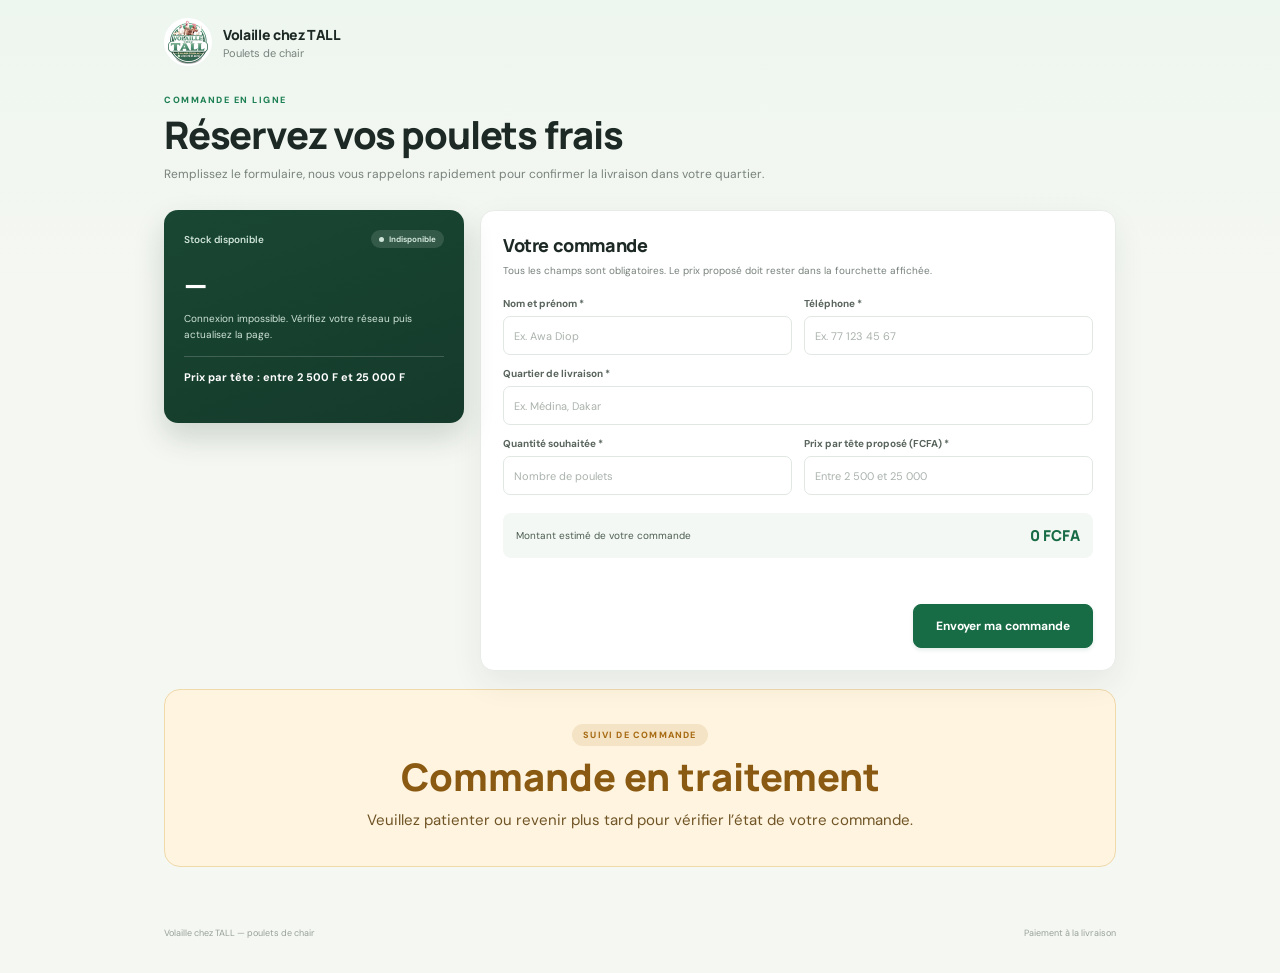
==== commit 3dbae13a: "feat(commandes): mise en vente par bande (stock + prix fixe/intervalle), deduction auto du stock et " ====
--- a/commander.html
+++ b/commander.html
@@ -5,12 +5,29 @@
     <meta name="viewport" content="width=device-width, initial-scale=1, viewport-fit=cover" />
     <meta name="theme-color" content="#f5f7f2" />
     <meta name="description" content="Commandez vos poulets de chair chez Volaille chez TALL. Stock et prix en temps réel." />
+    <meta name="apple-mobile-web-app-capable" content="yes" />
+    <meta name="apple-mobile-web-app-status-bar-style" content="black-translucent" />
+    <meta name="apple-mobile-web-app-title" content="Volaille chez TALL" />
+    <meta name="mobile-web-app-capable" content="yes" />
     <link rel="icon" href="./icons/volaille-chez-tall-192.png" type="image/png" sizes="192x192" />
-    <link rel="apple-touch-icon" href="./icons/volaille-chez-tall-180.png" />
+    <link rel="apple-touch-icon" sizes="180x180" href="./icons/volaille-chez-tall-180.png" />
+    <link rel="apple-touch-icon" sizes="192x192" href="./icons/volaille-chez-tall-192.png" />
+    <link rel="manifest" href="./manifest.webmanifest" />
     <link rel="stylesheet" href="./styles.css" />
     <title>Commander — Volaille chez TALL</title>
   </head>
   <body class="order-body">
+    <div class="ios-install" id="ios-install" role="dialog" aria-live="polite" aria-label="Installer l’application sur l’écran d’accueil" hidden>
+      <div class="ios-install-icon" aria-hidden="true">
+        <svg viewBox="0 0 24 24"><path d="M12 16V3m0 0 4 4m-4-4L8 7"/><path d="M5 12v7a2 2 0 0 0 2 2h10a2 2 0 0 0 2-2v-7"/></svg>
+      </div>
+      <div class="ios-install-copy">
+        <strong>Installer Volaille chez TALL</strong>
+        <p>Appuyez sur l’icône Partager de Safari, puis sur « Sur l’écran d’accueil ».</p>
+      </div>
+      <button class="ios-install-close" type="button" aria-label="Masquer ce conseil" data-dismiss-ios-install>×</button>
+    </div>
+
     <header class="order-topbar">
       <a class="brand order-brand" href="./commander.html" aria-label="Volaille chez TALL, commander">
         <img class="brand-mark" src="./icons/volaille-chez-tall-192.png" srcset="./icons/volaille-chez-tall-logo.png 96w, ./icons/volaille-chez-tall-192.png 192w, ./icons/volaille-chez-tall-512.png 512w" sizes="48px" alt="" width="48" height="48" decoding="async" />
@@ -39,7 +56,7 @@
 
         <article class="order-card" id="form-card">
           <h2>Votre commande</h2>
-          <p class="order-card-intro">Tous les champs sont obligatoires. Le prix proposé doit rester dans la fourchette affichée.</p>
+          <p class="order-card-intro" id="form-intro">Tous les champs sont obligatoires. Le prix proposé doit rester dans la fourchette affichée.</p>
           <form id="order-form" novalidate>
             <div class="order-fields">
               <div class="field">
@@ -57,10 +74,13 @@
               <div class="field">
                 <label for="order-quantity">Quantité souhaitée *</label>
                 <input id="order-quantity" name="quantity" type="number" inputmode="numeric" min="1" step="1" required placeholder="Nombre de poulets" />
+                <small class="field-hint" id="quantity-hint"></small>
               </div>
               <div class="field">
-                <label for="order-price">Prix par tête proposé (FCFA) *</label>
+                <label for="order-price" id="price-label">Prix par tête proposé (FCFA) *</label>
                 <input id="order-price" name="price_per_head" type="number" inputmode="numeric" min="2500" max="25000" step="50" required placeholder="Entre 2 500 et 25 000" />
+                <p class="order-fixed-price" id="order-fixed-price" hidden></p>
+                <small class="field-hint" id="price-hint"></small>
               </div>
               <div class="cost-preview full">
                 <span>Montant estimé de votre commande</span>
@@ -79,6 +99,7 @@
           <h2 id="thanks-title">Merci infiniment !</h2>
           <p id="thanks-message">Votre commande a bien été reçue. Nous vous contactons très vite pour confirmer la livraison.</p>
           <p class="order-thanks-recap" id="thanks-recap"></p>
+          <a class="primary-button order-whatsapp" id="thanks-whatsapp" href="#" target="_blank" rel="noopener" hidden>Prévenir le gestionnaire sur WhatsApp</a>
           <button class="secondary-button" type="button" id="thanks-again">Passer une autre commande</button>
         </article>
 
--- a/styles.css
+++ b/styles.css
@@ -190,7 +190,19 @@
   .metrics-grid { grid-template-columns: repeat(2, minmax(0, 1fr)); }
 }
 @media (max-width: 760px) {
-  .sidebar { width: auto; height: calc(60px + env(safe-area-inset-bottom)); inset: auto 0 0 0; flex-direction: row; overflow: hidden; padding: 0 7px env(safe-area-inset-bottom); border-top: 1px solid var(--line); border-right: 0; background: rgba(255,255,255,.97); }
+  .sidebar {
+    position: fixed; inset: auto 0 0 0; width: 100%; height: calc(68px + env(safe-area-inset-bottom));
+    flex-direction: row; padding: 0 6px env(safe-area-inset-bottom); overflow: hidden;
+    border-right: 0; border-top: 1px solid var(--line); background: #fff; z-index: 40;
+    box-shadow: 0 -6px 18px rgba(22, 52, 37, .06);
+  }
+  .nav-item[data-page="daily"],
+  .nav-item[data-page="sales"],
+  .nav-item[data-page="annual"] { display: none; }
+  .nav-item[data-page="dashboard"] { order: 1; }
+  .nav-item[data-page="orders"] { order: 2; }
+  .nav-item[data-page="expenses"] { order: 3; }
+  .nav-item[data-page="bands"] { order: 4; }
   .brand, .nav-caption, .sidebar-bottom { display: none; }
   .nav-list { width: 100%; min-width: 0; display: flex; justify-content: space-between; gap: 0; }
   .nav-item { width: auto; min-width: 0; min-height: 52px; flex: 1 1 0; flex-direction: column; justify-content: center; gap: 3px; padding: 3px 1px; border-radius: 7px; font-size: 8px; }
@@ -253,6 +265,9 @@
 .orders-table-actions { display: flex; flex-wrap: wrap; gap: 6px; }
 .orders-table-actions .primary-button,
 .orders-table-actions .secondary-button { min-height: 32px; padding: 0 10px; font-size: 9px; }
+.orders-selling-note { margin: -4px 0 14px; padding: 10px 13px; border: 1px solid #dbe9df; border-radius: 9px; background: #f4faf6; color: #4a5750; font-size: 10px; line-height: 1.55; }
+.orders-selling-note strong { color: var(--green-800); font-weight: 800; }
+.orders-selling-note a { color: var(--green-800); font-weight: 700; }
 
 /* ---------- Page publique de commande ---------- */
 .order-body {
@@ -291,6 +306,7 @@
 }
 .order-card h2 { margin: 0 0 6px; font: 800 18px 'Manrope', sans-serif; letter-spacing: -.4px; }
 .order-card-intro { margin: 0 0 18px; color: var(--muted); font-size: 10px; line-height: 1.6; }
+.order-fixed-price { margin: 0; padding: 13px 14px; border: 1px solid #cfe6d8; border-radius: 10px; background: var(--green-50); color: var(--green-800); font: 800 17px 'Manrope', sans-serif; letter-spacing: -.2px; }
 .order-fields { display: grid; grid-template-columns: 1fr 1fr; gap: 12px; }
 .order-actions { display: flex; justify-content: flex-end; margin-top: 18px; }
 .order-submit { min-height: 44px; padding: 0 22px; font-size: 12px; }
@@ -335,13 +351,49 @@
 }
 
 @media (max-width: 760px) {
-  .order-grid { grid-template-columns: 1fr; }
-  .order-stock { position: static; }
-  .order-fields { grid-template-columns: 1fr; }
+  .order-body { background: linear-gradient(180deg, #eef6f0 0, #F7F5EE 320px); }
+  .order-topbar { padding: 14px 16px 4px; }
+  .order-brand .brand-copy strong { font-size: 15px; }
+  .order-brand .brand-copy small { font-size: 10px; }
+  .order-main { padding: 6px 16px 40px; }
+  .order-hero { margin-bottom: 18px; }
+  .order-eyebrow { font-size: 10px; letter-spacing: 1.2px; }
+  .order-hero h1 { font-size: 24px; line-height: 1.22; letter-spacing: -.4px; margin-bottom: 8px; }
+  .order-intro { font-size: 14px; line-height: 1.55; }
+  .order-grid { grid-template-columns: 1fr; gap: 14px; }
+  .order-stock { position: static; padding: 18px; border-radius: 16px; }
+  .order-stock-head { font-size: 12px; }
+  .order-stock-value { margin: 12px 0 4px; font-size: 34px; }
+  .order-stock-note { font-size: 13px; line-height: 1.5; }
+  .order-price-range { font-size: 14px; line-height: 1.45; }
+  .order-updated { font-size: 11px; }
+  .order-card { padding: 18px 16px; border-radius: 16px; }
+  .order-card h2 { font-size: 20px; }
+  .order-card-intro { margin-bottom: 16px; font-size: 13px; line-height: 1.55; }
+  .order-fields { grid-template-columns: 1fr; gap: 14px; }
   .order-fields .full { grid-column: auto; }
-  .order-topbar { padding: 14px 15px; }
-  .order-main { padding: 8px 15px 34px; }
-  .order-footer { flex-direction: column; padding: 12px 15px 30px; }
+  .order-fields .field label { font-size: 12px; }
+  .order-fields .field input,
+  .order-fields .field select { min-height: 50px; padding: 0 14px; border-radius: 10px; font-size: 16px; }
+  .order-fields .field-hint { font-size: 11.5px; line-height: 1.45; }
+  .order-fixed-price { font-size: 18px; }
+  .order-fields .cost-preview { padding: 14px 16px; border-radius: 12px; }
+  .order-fields .cost-preview span { font-size: 12px; }
+  .order-fields .cost-preview strong { font-size: 22px; }
+  .order-hint { font-size: 12.5px; line-height: 1.5; }
+  .order-actions { margin-top: 16px; }
+  .order-submit { width: 100%; min-height: 52px; font-size: 15px; border-radius: 12px; }
+  .order-thanks h2, .order-soldout h2, .order-unavailable h2 { font-size: 21px; }
+  .order-thanks p, .order-soldout p, .order-unavailable p { font-size: 13.5px; line-height: 1.55; }
+  .order-thanks-recap { font-size: 12.5px; }
+  .order-track { padding: 22px 18px; gap: 10px; border-radius: 16px; }
+  .order-track-title { font-size: 24px; }
+  .order-track-text { font-size: 14px; }
+  .order-track-recap { font-size: 12px; }
+  .order-footer { flex-direction: column; gap: 4px; padding: 14px 16px 30px; font-size: 11px; text-align: center; }
+  .order-body .ios-install { left: 12px; right: 12px; bottom: 14px; }
+  .order-body .ios-install-copy strong { font-size: 12px; }
+  .order-body .ios-install-copy p { font-size: 11px; line-height: 1.45; }
 }
 
 
@@ -502,6 +554,7 @@
 .auth-hint { margin: 0; color: #8b968e; font-size: 9.5px; line-height: 1.5; text-align: center; }
 .auth-foot { margin: 20px 0 0; padding-top: 14px; border-top: 1px solid #edf1ec; color: #9aa49c; font-size: 8.5px; text-align: center; letter-spacing: .2px; }
 .account-note { margin: 0 0 6px; color: var(--muted); font-size: 10px; line-height: 1.5; }
+.auth-field-hint { color: #8b968e; font-size: 9px; line-height: 1.45; }
 
 @keyframes authRise { from { opacity: 0; transform: translateY(22px) scale(.98); } to { opacity: 1; transform: none; } }
 @keyframes authFloat { 0%, 100% { transform: translateY(0); } 50% { transform: translateY(-6px); } }
@@ -581,3 +634,127 @@
 @media (prefers-reduced-motion: reduce) {
   .stat-bar-fill { animation: none !important; transform: none !important; }
 }
+
+/* ---------- PWA iOS : installation et zone sûre ---------- */
+.ios-install {
+  position: fixed; left: 12px; right: 12px; bottom: calc(14px + env(safe-area-inset-bottom));
+  z-index: 80; width: min(460px, calc(100vw - 24px)); margin: 0 auto;
+  display: flex; align-items: flex-start; gap: 11px; padding: 13px 13px 13px 14px;
+  border: 1px solid #cfe1d4; border-radius: 14px;
+  background: rgba(255, 255, 255, .97); box-shadow: 0 16px 38px rgba(17, 46, 30, .2);
+  backdrop-filter: blur(12px); -webkit-backdrop-filter: blur(12px);
+}
+.ios-install[hidden] { display: none; }
+.ios-install-icon {
+  width: 34px; height: 34px; flex: 0 0 34px; display: grid; place-items: center;
+  border-radius: 10px; background: var(--green-100); color: var(--green-800);
+}
+.ios-install-icon svg { width: 20px; height: 20px; fill: none; stroke: currentColor; stroke-width: 1.8; stroke-linecap: round; stroke-linejoin: round; }
+.ios-install-copy { min-width: 0; flex: 1; }
+.ios-install-copy strong { display: block; margin-bottom: 3px; font: 700 11px 'Manrope', sans-serif; color: var(--green-950); }
+.ios-install-copy p { margin: 0; color: #6f7d74; font-size: 10px; line-height: 1.5; }
+.ios-install-close {
+  width: 26px; height: 26px; flex: 0 0 26px; display: grid; place-items: center;
+  border: 0; border-radius: 8px; background: #f1f5f1; color: #738078; font-size: 17px; line-height: 1;
+}
+.ios-install-close:hover { background: #e7efe9; }
+
+/* Dialogue commun après acceptation / refus / vente directe */
+.transaction-summary {
+  display: grid; gap: 8px; margin: 2px 0 15px; padding: 13px 14px;
+  border: 1px solid #e2ece5; border-radius: 10px; background: var(--green-50);
+  color: #455549; font-size: 10px; line-height: 1.55;
+}
+.transaction-summary strong { color: var(--green-950); font-size: 11px; }
+.transaction-summary .transaction-line { display: flex; justify-content: space-between; gap: 12px; }
+.transaction-summary .transaction-line span:last-child { font-weight: 700; color: var(--green-900); white-space: nowrap; }
+.transaction-message { max-height: 170px; overflow: auto; padding: 11px 12px; border: 1px solid #e1e7e2; border-radius: 8px; background: #fff; color: #4a574e; font-size: 10px; line-height: 1.55; white-space: pre-wrap; }
+.transaction-actions { display: grid; grid-template-columns: 1fr 1fr; gap: 8px; margin-top: 18px; }
+.transaction-actions .primary-button,
+.transaction-actions .secondary-button { min-height: 46px; padding: 0 12px; text-align: center; text-decoration: none; }
+.order-thanks .order-whatsapp { min-height: 44px; margin: 0 auto 10px; text-decoration: none; }
+.order-thanks .order-whatsapp[hidden] { display: none; }
+
+@supports (padding-top: env(safe-area-inset-top)) {
+  .topbar { height: calc(76px + env(safe-area-inset-top)); padding-top: env(safe-area-inset-top); }
+  .auth-screen { padding-top: calc(28px + env(safe-area-inset-top)); padding-bottom: calc(28px + env(safe-area-inset-bottom)); }
+  .order-topbar { padding-top: calc(18px + env(safe-area-inset-top)); }
+  .app-dialog { margin-top: env(safe-area-inset-top); margin-bottom: env(safe-area-inset-bottom); }
+}
+
+@media (max-width: 760px) {
+  @supports (padding-top: env(safe-area-inset-top)) {
+    .topbar { height: calc(62px + env(safe-area-inset-top)); padding-top: env(safe-area-inset-top); }
+    .auth-screen { padding-top: calc(18px + env(safe-area-inset-top)); }
+    .order-topbar { padding-top: calc(14px + env(safe-area-inset-top)); }
+  }
+  .transaction-actions { grid-template-columns: 1fr; }
+  .ios-install { bottom: calc(74px + env(safe-area-inset-bottom)); }
+}
+
+/* ---------- Vue mobile (tableau de bord) ---------- */
+.mobile-logout { display: none; }
+.mobile-dashboard { display: none; }
+.mobile-pending-orders,
+.mobile-quick-actions { display: none; }
+
+@media (max-width: 760px) {
+  body { background: #F7F5EE; }
+  .mobile-logout { display: inline-flex; }
+  .mobile-dashboard { display: block; width: 100%; max-width: 100vw; overflow-x: hidden; }
+  .page-dashboard .topbar { display: none; }
+  .page-dashboard .main-content { background: #F7F5EE; }
+  .page-dashboard .page-container { padding: 14px 14px 24px; }
+  .dashboard-heading,
+  .band-kpi-list,
+  .band-chart-panel,
+  .archive-note,
+  .mobile-pending-orders,
+  .mobile-quick-actions { display: none; }
+
+  .mobile-dash-header { display: flex; align-items: center; justify-content: space-between; margin-bottom: 10px; }
+  .mobile-dash-brand { display: flex; align-items: center; gap: 8px; }
+  .mobile-avatar { width: 36px; height: 36px; border-radius: 50%; background: #0D7A4D; color: #fff; display: grid; place-items: center; font: 700 12px 'Manrope', sans-serif; letter-spacing: .5px; }
+  .mobile-dash-brand strong { font: 700 17px 'Manrope', sans-serif; color: #0D7A4D; }
+  .mobile-dash-icons { display: flex; gap: 8px; }
+  .mobile-icon-btn { width: 34px; height: 34px; border: 0; border-radius: 50%; background: #fff; box-shadow: 0 1px 3px rgba(0, 0, 0, .08); font-size: 14px; display: grid; place-items: center; }
+
+  .mobile-salutation { margin: 2px 0 14px; font: 800 22px 'Manrope', sans-serif; color: #1d2924; }
+
+  .mobile-actions { display: grid; grid-template-columns: 1fr 1fr; gap: 12px; margin-bottom: 16px; }
+  .mobile-action-primary { min-height: 48px; border: 0; border-radius: 12px; background: #0D7A4D; color: #fff; font: 700 11px 'Manrope', sans-serif; letter-spacing: .4px; }
+  .mobile-action-secondary { min-height: 48px; border: 1px solid #0D7A4D; border-radius: 12px; background: #fff; color: #0D7A4D; font: 700 11px 'Manrope', sans-serif; letter-spacing: .4px; }
+
+  .mobile-kpi-grid { display: grid; grid-template-columns: 1fr 1fr; gap: 12px; margin-bottom: 16px; }
+  .mobile-kpi-card { padding: 12px; border: 1px solid #e6e3d8; border-radius: 12px; background: #fff; min-height: 84px; }
+  .mobile-kpi-label { display: block; font-size: 9px; font-weight: 700; color: #7c857f; letter-spacing: .4px; margin-bottom: 7px; line-height: 1.35; }
+  .mobile-kpi-value { display: block; font: 800 16px 'Manrope', sans-serif; color: #0D7A4D; }
+  .mobile-kpi-card small { display: block; margin-top: 3px; color: #7c857f; font-size: 9px; }
+
+  .mobile-bands-row { display: grid; grid-template-columns: 1fr 1fr 1fr; gap: 8px; margin-bottom: 16px; }
+  .mobile-band-card { padding: 10px; border: 1px solid #e6e3d8; border-radius: 12px; background: #fff; display: flex; flex-direction: column; gap: 8px; min-width: 0; }
+  .mobile-band-title { font-size: 8px; font-weight: 700; color: #7c857f; letter-spacing: .3px; line-height: 1.3; overflow-wrap: anywhere; }
+  .mobile-band-stock { font-size: 9px; font-weight: 700; color: #1d2924; overflow-wrap: anywhere; }
+  .mobile-band-stock strong { font: 800 13px 'Manrope', sans-serif; color: #0D7A4D; }
+  .mobile-tools-col { display: flex; flex-direction: column; gap: 8px; min-width: 0; }
+  .mobile-tool-card { flex: 1; min-height: 40px; padding: 6px; border: 1px solid #e6e3d8; border-radius: 12px; background: #fff; color: #0D7A4D; font: 700 9px 'Manrope', sans-serif; display: flex; flex-direction: column; align-items: center; justify-content: center; gap: 3px; text-align: center; line-height: 1.2; }
+  .mobile-tool-icon { font-size: 13px; }
+
+  .mobile-sales-preview { display: block; padding: 13px 14px; border: 1px solid #e6e3d8; border-radius: 12px; background: #fff; margin-bottom: 16px; }
+  .mobile-sales-header { display: flex; align-items: center; justify-content: space-between; gap: 8px; }
+  .mobile-sales-header strong { font: 700 12px 'Manrope', sans-serif; color: #0D7A4D; }
+  .mobile-link { border: 0; background: transparent; color: #0D7A4D; font: 700 11px 'Manrope', sans-serif; padding: 0; }
+}
+
+@media (max-width: 430px) {
+  .mobile-quick-actions { grid-template-columns: repeat(2, 1fr); }
+  .band-kpi-list { grid-template-columns: 1fr; }
+}
+.selling-switch { display: inline-flex; align-items: center; gap: 8px; cursor: pointer; user-select: none; margin: 0 4px; }
+.selling-switch input { position: absolute; opacity: 0; width: 0; height: 0; }
+.switch-track { width: 38px; height: 22px; border-radius: 999px; background: #d7ded8; position: relative; transition: background .18s; flex: 0 0 38px; }
+.switch-track::after { content: ''; position: absolute; top: 3px; left: 3px; width: 16px; height: 16px; border-radius: 50%; background: #fff; transition: transform .18s; box-shadow: 0 1px 3px rgba(0,0,0,.2); }
+.selling-switch input:checked + .switch-track { background: var(--green-700); }
+.selling-switch input:checked + .switch-track::after { transform: translateX(16px); }
+.switch-label { font-size: 10px; font-weight: 700; color: #56635b; }
+
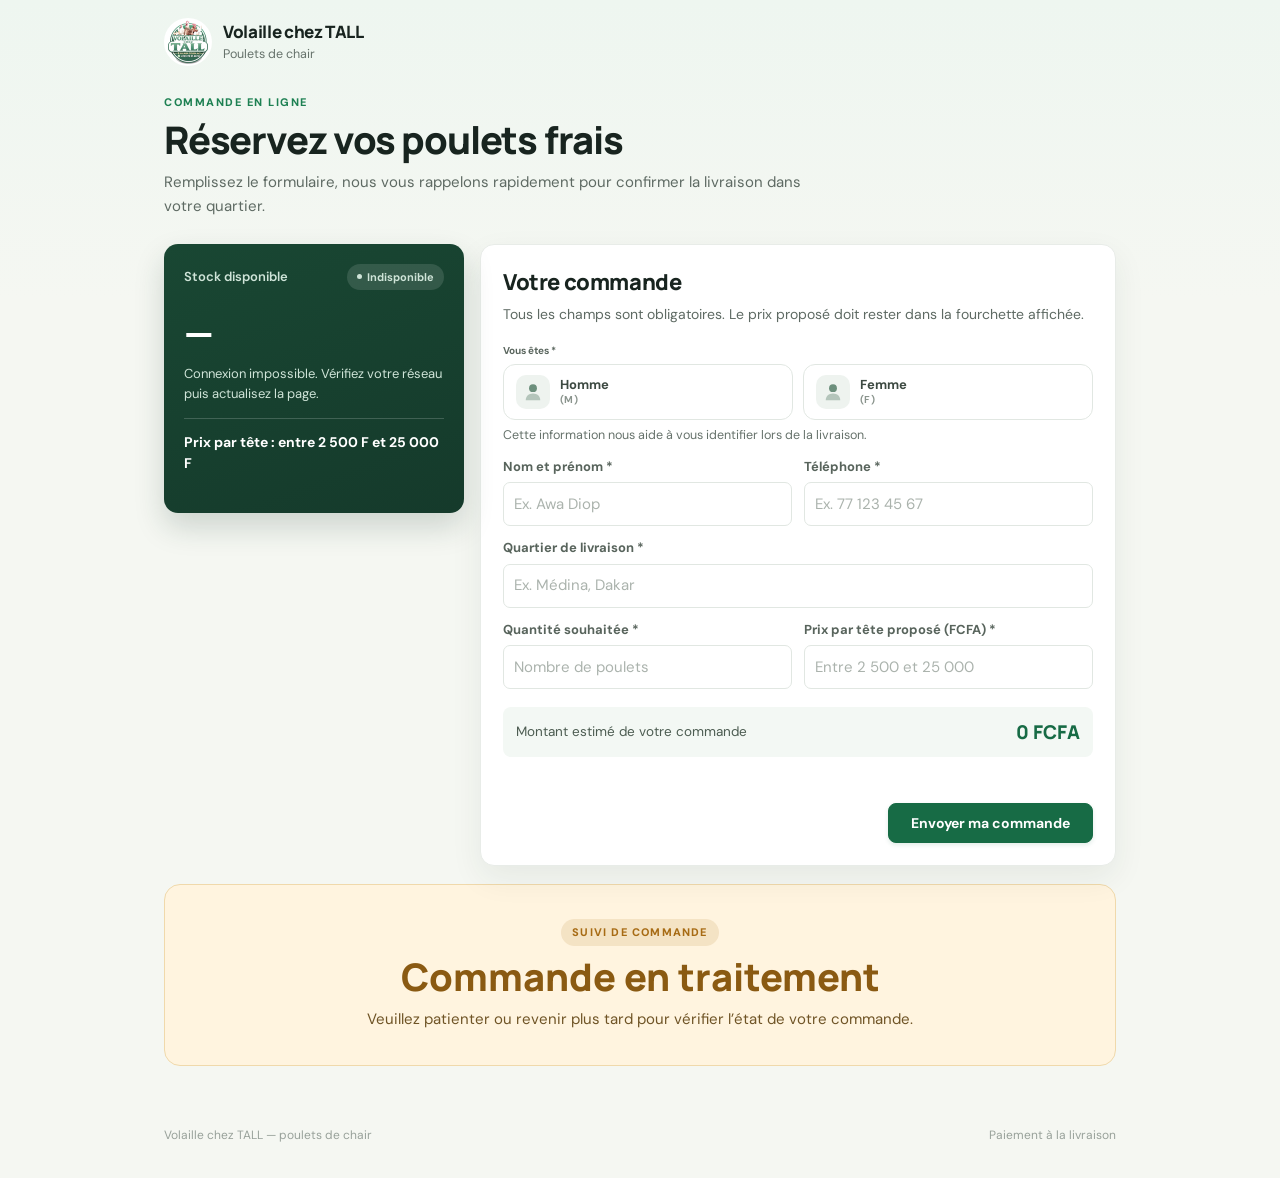
==== commit 5d69e9d6: "feat(commandes): icone personne et sexe M/F des clients Le formulaire public demande Homme (M) ou Fe" ====
--- a/commander.html
+++ b/commander.html
@@ -50,6 +50,7 @@
           </div>
           <strong class="order-stock-value" id="stock-value">—</strong>
           <p class="order-stock-note" id="stock-note">Vérification du stock en cours…</p>
+          <p class="order-band" id="band-name" hidden></p>
           <p class="order-price-range" id="price-range">Prix par tête : entre 2 500 F et 25 000 F</p>
           <p class="order-updated" id="stock-updated"></p>
         </article>
@@ -59,6 +60,22 @@
           <p class="order-card-intro" id="form-intro">Tous les champs sont obligatoires. Le prix proposé doit rester dans la fourchette affichée.</p>
           <form id="order-form" novalidate>
             <div class="order-fields">
+              <div class="field full">
+                <span class="field-label" id="gender-label">Vous êtes *</span>
+                <div class="gender-choice" role="radiogroup" aria-labelledby="gender-label">
+                  <label class="gender-option" data-gender="M">
+                    <input type="radio" name="client_gender" value="M" required />
+                    <span class="gender-option-icon" aria-hidden="true"><svg viewBox="0 0 24 24"><circle cx="12" cy="7.8" r="4.3" fill="currentColor"/><path d="M12 13.7c-4.6 0-7.9 3-7.9 7.3h15.8c0-4.3-3.3-7.3-7.9-7.3Z" fill="currentColor" opacity=".45"/></svg></span>
+                    <span class="gender-option-text"><strong>Homme</strong><small>(M)</small></span>
+                  </label>
+                  <label class="gender-option" data-gender="F">
+                    <input type="radio" name="client_gender" value="F" required />
+                    <span class="gender-option-icon" aria-hidden="true"><svg viewBox="0 0 24 24"><circle cx="12" cy="7.8" r="4.3" fill="currentColor"/><path d="M12 13.7c-4.6 0-7.9 3-7.9 7.3h15.8c0-4.3-3.3-7.3-7.9-7.3Z" fill="currentColor" opacity=".45"/></svg></span>
+                    <span class="gender-option-text"><strong>Femme</strong><small>(F)</small></span>
+                  </label>
+                </div>
+                <small class="field-hint">Cette information nous aide à vous identifier lors de la livraison.</small>
+              </div>
               <div class="field">
                 <label for="order-name">Nom et prénom *</label>
                 <input id="order-name" name="client_name" autocomplete="name" maxlength="120" required placeholder="Ex. Awa Diop" />
--- a/styles.css
+++ b/styles.css
@@ -268,6 +268,8 @@
 .orders-selling-note { margin: -4px 0 14px; padding: 10px 13px; border: 1px solid #dbe9df; border-radius: 9px; background: #f4faf6; color: #4a5750; font-size: 10px; line-height: 1.55; }
 .orders-selling-note strong { color: var(--green-800); font-weight: 800; }
 .orders-selling-note a { color: var(--green-800); font-weight: 700; }
+.orders-selling-note .link-button { border: 0; padding: 0; background: none; color: var(--green-800); font: inherit; font-weight: 700; cursor: pointer; text-decoration: underline; }
+.share-note { margin: 0; color: var(--muted); font-size: 10px; line-height: 1.55; }
 
 /* ---------- Page publique de commande ---------- */
 .order-body {
@@ -297,6 +299,7 @@
 .order-stock .status-pill.neutral { background: rgba(255, 255, 255, .12); color: #cfe4d8; }
 .order-stock-value { display: block; margin: 16px 0 6px; font: 800 30px 'Manrope', sans-serif; letter-spacing: -1px; }
 .order-stock-note { margin: 0; color: #cfe4d8; font-size: 10px; line-height: 1.55; }
+.order-band { margin: 8px 0 0; color: #eaf6ee; font-size: 11px; font-weight: 700; letter-spacing: .2px; }
 .order-price-range { margin: 14px 0 0; padding-top: 13px; border-top: 1px solid rgba(255, 255, 255, .18); font-size: 11px; font-weight: 700; }
 .order-updated { min-height: 12px; margin: 7px 0 0; color: #a9c9b8; font-size: 9px; }
 
@@ -365,6 +368,7 @@
   .order-stock-head { font-size: 12px; }
   .order-stock-value { margin: 12px 0 4px; font-size: 34px; }
   .order-stock-note { font-size: 13px; line-height: 1.5; }
+  .order-band { font-size: 13px; }
   .order-price-range { font-size: 14px; line-height: 1.45; }
   .order-updated { font-size: 11px; }
   .order-card { padding: 18px 16px; border-radius: 16px; }
@@ -510,6 +514,7 @@
 .auth-tab.active { background: #fff; color: var(--green-900); box-shadow: 0 2px 8px rgba(25,71,51,.1); }
 .auth-form { display: grid; gap: 13px; }
 .auth-field { display: grid; gap: 6px; }
+.auth-field[hidden] { display: none; }
 .auth-field > label { color: #5c6a61; font-size: 10px; font-weight: 700; }
 .auth-field input {
   width: 100%; min-height: 46px; padding: 0 14px; border: 1px solid #dfe7de; border-radius: 11px;
@@ -552,6 +557,24 @@
 }
 .auth-spinner[hidden] { display: none; }
 .auth-hint { margin: 0; color: #8b968e; font-size: 9.5px; line-height: 1.5; text-align: center; }
+.auth-tabs[hidden], .auth-form[hidden] { display: none; }
+.auth-totp-form { gap: 14px; }
+.auth-totp-head { display: flex; gap: 11px; align-items: flex-start; padding: 12px; border: 1px solid #e3ede3; border-radius: 12px; background: #f6faf5; }
+.auth-totp-badge { flex: 0 0 34px; width: 34px; height: 34px; display: grid; place-items: center; border-radius: 10px; background: #e4f1e6; font-size: 16px; }
+.auth-totp-head strong { display: block; color: var(--green-900); font-size: 12px; }
+.auth-totp-head p { margin: 2px 0 0; color: #6f7d74; font-size: 10px; line-height: 1.45; word-break: break-word; }
+.auth-totp-enroll { display: grid; justify-items: center; gap: 9px; padding: 12px; border: 1px dashed #cfe0cf; border-radius: 12px; background: #f8fbf7; }
+.auth-totp-enroll[hidden] { display: none; }
+.auth-totp-enroll img { width: 168px; height: 168px; padding: 7px; border-radius: 10px; background: #fff; box-shadow: 0 2px 10px rgba(25,71,51,.08); object-fit: contain; }
+.auth-totp-secret { margin: 0; color: #5c6a61; font-size: 9.5px; line-height: 1.5; text-align: center; word-break: break-all; }
+.auth-totp-secret[hidden] { display: none; }
+.auth-totp-secret code { padding: 2px 5px; border-radius: 5px; background: #eef4ee; font-family: ui-monospace, 'SFMono-Regular', Consolas, monospace; font-size: 10px; letter-spacing: .6px; }
+.auth-totp-help { margin: 0; color: #8b968e; font-size: 9px; line-height: 1.45; text-align: center; }
+.auth-totp-form #auth-totp-code { letter-spacing: 6px; font-size: 20px; font-weight: 700; text-align: center; font-variant-numeric: tabular-nums; }
+.auth-totp-links { display: flex; align-items: center; justify-content: center; gap: 8px; flex-wrap: wrap; }
+.auth-link { border: 0; background: none; padding: 2px 0; color: var(--green-800); font-size: 10px; font-weight: 700; text-decoration: underline; text-underline-offset: 2px; }
+.auth-link:hover { color: var(--green-900); }
+.auth-link:disabled { color: #9aa49c; text-decoration: none; cursor: default; }
 .auth-foot { margin: 20px 0 0; padding-top: 14px; border-top: 1px solid #edf1ec; color: #9aa49c; font-size: 8.5px; text-align: center; letter-spacing: .2px; }
 .account-note { margin: 0 0 6px; color: var(--muted); font-size: 10px; line-height: 1.5; }
 .auth-field-hint { color: #8b968e; font-size: 9px; line-height: 1.45; }
@@ -693,14 +716,15 @@
 }
 
 /* ---------- Vue mobile (tableau de bord) ---------- */
-.mobile-logout { display: none; }
+.mobile-account { display: none; }
+.mobile-account span { font: 700 10px 'Manrope', sans-serif; letter-spacing: .3px; }
 .mobile-dashboard { display: none; }
 .mobile-pending-orders,
 .mobile-quick-actions { display: none; }
 
 @media (max-width: 760px) {
   body { background: #F7F5EE; }
-  .mobile-logout { display: inline-flex; }
+  .mobile-account { display: inline-flex; }
   .mobile-dashboard { display: block; width: 100%; max-width: 100vw; overflow-x: hidden; }
   .page-dashboard .topbar { display: none; }
   .page-dashboard .main-content { background: #F7F5EE; }
@@ -715,6 +739,8 @@
   .mobile-dash-header { display: flex; align-items: center; justify-content: space-between; margin-bottom: 10px; }
   .mobile-dash-brand { display: flex; align-items: center; gap: 8px; }
   .mobile-avatar { width: 36px; height: 36px; border-radius: 50%; background: #0D7A4D; color: #fff; display: grid; place-items: center; font: 700 12px 'Manrope', sans-serif; letter-spacing: .5px; }
+  .mobile-avatar-button { display: inline-flex; padding: 0; border: 0; background: transparent; border-radius: 50%; }
+  .mobile-avatar-button:focus-visible { outline: 2px solid #0D7A4D; outline-offset: 3px; }
   .mobile-dash-brand strong { font: 700 17px 'Manrope', sans-serif; color: #0D7A4D; }
   .mobile-dash-icons { display: flex; gap: 8px; }
   .mobile-icon-btn { width: 34px; height: 34px; border: 0; border-radius: 50%; background: #fff; box-shadow: 0 1px 3px rgba(0, 0, 0, .08); font-size: 14px; display: grid; place-items: center; }
@@ -758,3 +784,465 @@
 .selling-switch input:checked + .switch-track::after { transform: translateX(16px); }
 .switch-label { font-size: 10px; font-weight: 700; color: #56635b; }
 
+/* ---------- Recherche globale ---------- */
+.search-dialog { display: grid; gap: 6px; }
+.search-results { display: grid; gap: 14px; }
+.search-hint { padding: 14px; border: 1px dashed var(--line); border-radius: 12px; background: #fafbf9; }
+.search-hint strong { display: block; margin-bottom: 4px; font: 700 12px 'Manrope', sans-serif; }
+.search-hint p { margin: 0; color: var(--muted); font-size: 10px; line-height: 1.55; }
+.search-group h4 { display: flex; align-items: center; gap: 7px; margin: 0 0 7px; color: #7c857f; font: 700 10px 'Manrope', sans-serif; text-transform: uppercase; letter-spacing: .6px; }
+.search-group h4 span { padding: 1px 6px; border-radius: 999px; background: #eef3ef; color: #0D7A4D; font-size: 9px; }
+.search-result { display: flex; align-items: center; gap: 10px; width: 100%; margin-bottom: 6px; padding: 9px 10px; border: 1px solid var(--line); border-radius: 10px; background: #fff; color: var(--ink); text-align: left; }
+.search-result:active { background: #f2f6f2; }
+.search-result-icon { display: grid; place-items: center; flex: 0 0 30px; width: 30px; height: 30px; border-radius: 9px; background: #eef3ef; font-size: 14px; }
+.search-result-copy { display: grid; flex: 1; gap: 2px; min-width: 0; }
+.search-result-copy strong { overflow: hidden; font: 700 12px 'Manrope', sans-serif; text-overflow: ellipsis; white-space: nowrap; }
+.search-result-copy small { overflow: hidden; color: var(--muted); font-size: 9px; text-overflow: ellipsis; white-space: nowrap; }
+.search-result-arrow { color: #b3bbb5; font-size: 16px; }
+
+/* ---------- Profil et compte ---------- */
+.account-actions,
+.account-save-row { display: flex; flex-wrap: wrap; gap: 8px; margin-top: 14px; }
+.account-save-row { padding-top: 12px; border-top: 1px solid var(--line); }
+.account-danger-zone { display: flex; flex-wrap: wrap; align-items: center; justify-content: space-between; gap: 12px; margin-top: 16px; padding: 12px 14px; border: 1px solid #f0d7d4; border-radius: 12px; background: #fdf4f3; }
+.account-danger-zone strong { color: var(--red); font: 700 11px 'Manrope', sans-serif; }
+.account-danger-zone p { max-width: 420px; margin: 3px 0 0; color: #9a6f6b; font-size: 9px; line-height: 1.45; }
+.account-danger-note { margin-bottom: 14px; padding: 12px 14px; border: 1px solid #f0d7d4; border-radius: 12px; background: #fdf4f3; }
+.account-danger-note strong { display: block; color: var(--red); font: 700 13px 'Manrope', sans-serif; }
+.account-danger-note p { margin: 4px 0 0; color: #8f514b; font-size: 10px; line-height: 1.5; }
+
+/* ==========================================================================
+   Lisibilité générale
+   Échelle typographique unique, contrastes renforcés et espacements plus
+   généreux. Les tailles de base de l'application étaient très petites
+   (8 à 11 px) : cette section les remonte à des valeurs confortables.
+   Les blocs média en fin de fichier ciblent respectivement l'ordinateur
+   (≥ 761 px) et le mobile (≤ 760 px).
+   ========================================================================== */
+
+:root {
+  --muted: #5e6a63;
+  --ink: #18241f;
+}
+
+body { font-size: 15px; line-height: 1.5; }
+
+/* Le bouton de remise à zéro du compteur « Validées ». */
+.metric-action {
+  align-self: flex-start;
+  margin-top: 11px;
+  min-height: 34px;
+  padding: 0 13px;
+  border: 1px solid #c6dccd;
+  border-radius: 8px;
+  background: var(--green-50);
+  color: var(--green-800);
+  font-size: 12px;
+  font-weight: 700;
+  letter-spacing: .1px;
+  transition: background .18s, border-color .18s, transform .18s;
+}
+.metric-action:hover { background: var(--green-100); border-color: #aecdb8; }
+.metric-action:active { transform: translateY(1px); }
+.metric-action:disabled { cursor: progress; opacity: .62; }
+
+/* Contrastes : les gris trop pâles passent au ton « muted » lisible. */
+.metric-note,
+.chart-value,
+.chart-day,
+.chart-empty,
+.panel-header p,
+.quick-copy small,
+.secondary-cell,
+.empty-state,
+.empty-inline,
+.band-kpi-grid span,
+.band-kpi-grid strong small,
+.archive-note,
+.band-chart-empty,
+.insight-note,
+.field-hint,
+.dialog-head p,
+.orders-handled,
+.orders-setup,
+.share-note,
+.order-updated,
+.order-thanks-recap,
+.order-track-recap,
+.stats-year-head p,
+.stats-band-meta,
+.stats-legend,
+.search-result-copy small,
+.brand-copy small,
+.offline-card small,
+.profile-button small,
+.auth-hint,
+.auth-totp-help,
+.auth-foot,
+.auth-field-hint,
+.account-note,
+.mobile-kpi-card small { color: #66726b; }
+th { color: #5b6761; }
+
+/* ---------- Ordinateur ---------- */
+@media (min-width: 761px) {
+  /* Navigation et barre supérieure */
+  .brand-copy strong { font-size: 17px; }
+  .brand-copy small { font-size: 12.5px; }
+  .nav-caption { font-size: 10.5px; }
+  .nav-item { min-height: 48px; font-size: 14px; }
+  .nav-count { font-size: 12px; }
+  .offline-card strong { font-size: 12.5px; }
+  .offline-card small, .profile-button small { font-size: 11.5px; }
+  .avatar { width: 34px; height: 34px; font-size: 12px; }
+  .profile-button strong { font-size: 12.5px; }
+  .breadcrumb { font-size: 13px; }
+  .breadcrumb strong { font-size: 14px; }
+  .today-label { font-size: 12.5px; }
+  .icon-button { min-height: 40px; font-size: 12.5px; }
+  .pending-badge { font-size: 11px; }
+  .primary-button { min-height: 40px; font-size: 12.5px; }
+
+  /* Titres et cartes d'indicateurs */
+  .page-heading h1 { font-size: 30px; letter-spacing: -.9px; }
+  .page-heading p { max-width: 62ch; font-size: 14.5px; line-height: 1.55; }
+  .section-title { font-size: 16px; }
+  .section-subtitle { font-size: 13px; }
+  .metric-card { min-height: 132px; padding: 18px; }
+  .metric-top { font-size: 13px; }
+  .metric-value { margin: 16px 0 6px; font-size: 30px; }
+  .metric-note { font-size: 12.5px; line-height: 1.45; }
+  .panel-header { min-height: 66px; padding: 15px 18px; }
+  .panel-header h2 { font-size: 16.5px; }
+  .panel-header p { font-size: 12.5px; line-height: 1.45; }
+  .text-button { font-size: 12.5px; }
+  .chart-value, .chart-day { font-size: 11px; }
+  .chart-empty { font-size: 13px; }
+  .quick-action { min-height: 58px; }
+  .quick-copy strong { font-size: 13.5px; }
+  .quick-copy small { font-size: 12px; }
+
+  /* Tableaux */
+  th { padding: 12px 16px; font-size: 11px; letter-spacing: .5px; }
+  td { padding: 14px 16px; font-size: 13.5px; line-height: 1.45; }
+  .secondary-cell { font-size: 12px; }
+  .status-pill { padding: 5px 10px; font-size: 11px; }
+  .empty-state strong { font-size: 15px; }
+  .empty-state p, .empty-inline { font-size: 13.5px; }
+  .search-input { min-height: 40px; font-size: 13.5px; }
+  .insight-label { font-size: 12.5px; }
+  .insight-value { font-size: 28px; }
+  .insight-note { font-size: 12px; }
+
+  /* Dialogues et formulaires */
+  .dialog-head h2 { font-size: 22px; }
+  .dialog-head p { font-size: 13px; }
+  .dialog-close { width: 34px; height: 34px; }
+  .field label { font-size: 13px; }
+  .field input, .field select, .field textarea { min-height: 44px; font-size: 15px; }
+  .field-hint { font-size: 12.5px; }
+  .cost-preview { font-size: 13.5px; }
+  .cost-preview strong { font-size: 19px; }
+  .secondary-button { min-height: 40px; font-size: 13px; }
+  .toast { font-size: 14px; }
+
+  /* Mes Commandes */
+  .orders-setup, .orders-setup code { font-size: 13px; }
+  .orders-handled { font-size: 12.5px; }
+  .orders-error { font-size: 13.5px; }
+  .notice { font-size: 13px; line-height: 1.55; }
+  .orders-table-actions .primary-button,
+  .orders-table-actions .secondary-button { min-height: 36px; font-size: 12px; }
+  .orders-selling-note { font-size: 13.5px; }
+  .share-note { font-size: 13px; }
+
+  /* Vue par bande */
+  .band-kpi-head h3 { font-size: 18px; }
+  .band-kpi-head p { font-size: 12.5px; }
+  .band-kpi-grid span { font-size: 12px; }
+  .band-kpi-grid strong { font-size: 21px; }
+  .band-kpi-grid strong small { font-size: 12px; }
+  .archive-note { font-size: 12.5px; }
+  .band-chart-label { font-size: 13.5px; }
+  .band-chart-value { font-size: 12.5px; }
+  .band-chart-empty { font-size: 13.5px; }
+  .sales-check-all { font-size: 12.5px; }
+  .switch-label { font-size: 13px; }
+
+  /* Statistiques annuelles */
+  .stats-year-head h3 { font-size: 17px; }
+  .stats-year-head p { font-size: 12px; }
+  .stat-bar-label { font-size: 12px; }
+  .stat-bar-value { font-size: 12px; }
+  .stats-legend { font-size: 12px; }
+  .stats-band-head strong { font-size: 14.5px; }
+  .stats-band-meta { font-size: 12px; }
+  .stats-band-profit { font-size: 14px; }
+
+  /* Page publique de commande */
+  .order-eyebrow { font-size: 11px; }
+  .order-intro { font-size: 15px; }
+  .order-stock-head { font-size: 13px; }
+  .order-stock-value { font-size: 38px; }
+  .order-stock-note { font-size: 13px; }
+  .order-band { font-size: 14px; }
+  .order-price-range { font-size: 14px; }
+  .order-updated { font-size: 12px; }
+  .order-card h2 { font-size: 22px; }
+  .order-card-intro { font-size: 14px; }
+  .order-fixed-price { font-size: 19px; }
+  .order-submit { font-size: 14px; }
+  .order-hint { font-size: 13px; }
+  .order-thanks-recap { font-size: 13px; }
+  .order-track-badge { font-size: 11px; }
+  .order-track-recap { font-size: 13px; }
+  .order-footer { font-size: 12px; }
+  .transaction-summary { font-size: 13px; }
+  .transaction-summary strong { font-size: 14px; }
+  .transaction-message { font-size: 13px; }
+  .ios-install-copy strong { font-size: 14px; }
+  .ios-install-copy p { font-size: 12.5px; }
+
+  /* Connexion et compte */
+  .auth-eyebrow { font-size: 11px; }
+  .auth-brand h1 { font-size: 28px; }
+  .auth-tagline { font-size: 14px; }
+  .auth-tab { font-size: 14px; }
+  .auth-field > label { font-size: 13px; }
+  .auth-field input { font-size: 15px; }
+  .auth-field input::placeholder { font-size: 14px; }
+  .auth-password button { font-size: 11.5px; }
+  .auth-error { font-size: 13px; }
+  .auth-submit { font-size: 15px; }
+  .auth-hint { font-size: 12.5px; }
+  .auth-totp-head strong { font-size: 14px; }
+  .auth-totp-head p { font-size: 12.5px; }
+  .auth-totp-secret { font-size: 12px; }
+  .auth-totp-secret code { font-size: 12px; }
+  .auth-totp-help { font-size: 12px; }
+  .auth-link { font-size: 12.5px; }
+  .auth-foot { font-size: 11px; }
+  .account-note { font-size: 13.5px; }
+  .auth-field-hint { font-size: 12px; }
+
+  /* Recherche globale */
+  .search-hint strong { font-size: 14px; }
+  .search-hint p { font-size: 13px; }
+  .search-group h4 { font-size: 12px; }
+  .search-result-copy strong { font-size: 14px; }
+  .search-result-copy small { font-size: 12px; }
+  .search-result-arrow { font-size: 18px; }
+
+  /* Profil */
+  .account-danger-zone strong { font-size: 13px; }
+  .account-danger-zone p { font-size: 12px; }
+  .account-danger-note strong { font-size: 15px; }
+  .account-danger-note p { font-size: 13px; }
+}
+
+/* ---------- Mobile ---------- */
+@media (max-width: 760px) {
+  body { font-size: 15px; }
+
+  .nav-item { font-size: 10.5px; }
+  .breadcrumb strong { font-size: 13px; }
+  .page-heading h1 { font-size: 26px; }
+  .page-heading p { font-size: 14px; line-height: 1.5; }
+  .top-add { font-size: 11.5px; }
+  .page-heading .primary-button { font-size: 12px; }
+
+  .metric-card { min-height: 118px; padding: 14px; }
+  .metric-top { font-size: 11.5px; }
+  .metric-value { margin-top: 12px; font-size: 26px; }
+  .metric-note { font-size: 12px; line-height: 1.4; }
+  .metric-action { margin-top: 9px; min-height: 32px; padding: 0 11px; font-size: 11.5px; }
+  .panel-header h2 { font-size: 15px; }
+  .panel-header p { font-size: 12px; }
+  th { font-size: 10.5px; }
+  td { font-size: 13px; }
+  .status-pill { font-size: 10.5px; }
+  .empty-state strong { font-size: 14.5px; }
+  .empty-state p, .empty-inline { font-size: 13px; }
+
+  /* Tableau de bord mobile */
+  .mobile-dash-brand strong { font-size: 19px; }
+  .mobile-avatar { font-size: 13px; }
+  .mobile-icon-btn { font-size: 16px; }
+  .mobile-salutation { font-size: 26px; }
+  .mobile-action-primary, .mobile-action-secondary { font-size: 13px; }
+  .mobile-kpi-label { font-size: 11.5px; }
+  .mobile-kpi-value { font-size: 21px; }
+  .mobile-kpi-card small { font-size: 11.5px; }
+  .mobile-band-title { font-size: 10.5px; }
+  .mobile-band-stock { font-size: 12px; }
+  .mobile-band-stock strong { font-size: 17px; }
+  .mobile-tool-card { font-size: 11.5px; }
+  .mobile-sales-header strong { font-size: 15px; }
+  .mobile-link { font-size: 13px; }
+
+  /* Connexion mobile */
+  .auth-tagline { font-size: 14px; }
+  .auth-tab { font-size: 14px; }
+  .auth-field > label { font-size: 13px; }
+  .auth-field input { font-size: 15px; }
+  .auth-hint { font-size: 13px; }
+  .auth-foot { font-size: 11.5px; }
+  .auth-totp-help { font-size: 12px; }
+
+  /* Statistiques mobiles */
+  .stat-bar-value { font-size: 11px; }
+  .stats-legend { font-size: 12px; }
+}
+
+/* ==========================================================================
+   Icônes « duotone 3D »
+   Formes pleines + seconde teinte + reflet, posées sur des pastilles
+   dégradées avec ombre douce. Même rendu sur ordinateur et sur mobile.
+   ========================================================================== */
+
+svg.ico { display: block; width: 100%; height: 100%; fill: none; stroke: none; overflow: visible; }
+
+.nav-icon { width: 20px; height: 20px; }
+.nav-item.active .nav-icon { filter: drop-shadow(0 1px 1px rgba(23, 107, 69, .3)); }
+
+.icon-button svg.ico,
+.icon-button [data-icon] { width: 17px; height: 17px; }
+.icon-button.danger-button { color: var(--red); }
+
+.metric-icon {
+  width: 34px; height: 34px; border-radius: 10px;
+  background: linear-gradient(150deg, #f3fbf5 0%, #dcefe2 100%);
+  box-shadow: inset 0 1px 0 #fff, 0 2px 5px rgba(24, 80, 52, .13);
+}
+.metric-icon svg.ico { width: 21px; height: 21px; }
+.metric-icon { color: var(--green-800); }
+
+.quick-icon {
+  width: 34px; height: 34px; border-radius: 10px;
+  background: linear-gradient(150deg, #f3fbf5 0%, #dcefe2 100%);
+  box-shadow: inset 0 1px 0 #fff, 0 2px 5px rgba(24, 80, 52, .13);
+}
+.quick-icon svg.ico { width: 20px; height: 20px; }
+
+.search-result-icon {
+  font-size: 0; color: var(--green-800);
+  background: linear-gradient(150deg, #f3fbf5 0%, #e0f0e6 100%);
+  box-shadow: inset 0 1px 0 #fff;
+}
+.search-result-icon svg.ico { width: 18px; height: 18px; }
+
+.auth-totp-badge { font-size: 0; color: var(--green-800); }
+.auth-totp-badge svg.ico { width: 19px; height: 19px; }
+
+.dialog-close { display: grid; place-items: center; padding: 0; font-size: 0; }
+.dialog-close svg.ico { width: 15px; height: 15px; }
+
+.mobile-icon-btn { color: #0D7A4D; }
+.mobile-icon-btn svg.ico { width: 18px; height: 18px; }
+
+.mobile-kpi-card { position: relative; }
+.mobile-kpi-icon {
+  position: absolute; top: 10px; right: 10px;
+  width: 27px; height: 27px; display: grid; place-items: center;
+  border-radius: 9px; background: linear-gradient(150deg, #eef8f1, #d8eee0);
+  color: #0D7A4D; box-shadow: inset 0 1px 0 #fff, 0 2px 4px rgba(13, 122, 77, .13);
+}
+.mobile-kpi-icon svg.ico { width: 16px; height: 16px; }
+.mobile-kpi-label { padding-right: 30px; }
+
+.mobile-tool-icon { width: 21px; height: 21px; display: inline-flex; color: #0D7A4D; }
+.mobile-tool-icon svg.ico { width: 21px; height: 21px; }
+
+@media (min-width: 761px) {
+  .nav-icon { width: 21px; height: 21px; }
+  .icon-button svg.ico, .icon-button [data-icon] { width: 18px; height: 18px; }
+  .metric-icon { width: 36px; height: 36px; }
+  .metric-icon svg.ico { width: 22px; height: 22px; }
+}
+
+@media (max-width: 760px) {
+  .nav-icon { width: 21px; height: 21px; }
+  .icon-button svg.ico, .icon-button [data-icon] { width: 18px; height: 18px; }
+  .mobile-tool-icon, .mobile-tool-icon svg.ico { width: 22px; height: 22px; }
+}
+
+/* ==========================================================================
+   Identité client : icône « tête de personne » + sexe (M/F)
+   ========================================================================== */
+
+.client-identity { display: inline-flex; align-items: center; gap: 8px; min-width: 0; }
+.client-identity-icon {
+  display: grid; place-items: center; flex: 0 0 28px; width: 28px; height: 28px;
+  border-radius: 9px; color: var(--green-800);
+  background: linear-gradient(150deg, #f3fbf5 0%, #dcefe2 100%);
+  box-shadow: inset 0 1px 0 #fff, 0 2px 5px rgba(24, 80, 52, .13);
+}
+.client-identity-icon svg.ico { width: 17px; height: 17px; }
+.client-identity-copy { display: grid; gap: 2px; min-width: 0; }
+.client-identity-name { display: inline-flex; align-items: center; gap: 6px; color: var(--ink); font-weight: 700; }
+.client-identity .secondary-cell { margin-top: 0; }
+
+.gender-pill {
+  display: inline-grid; place-items: center; min-width: 21px; height: 17px; padding: 0 5px;
+  border-radius: 999px; font: 800 9px 'Manrope', sans-serif; letter-spacing: .04em;
+  box-shadow: inset 0 1px 0 rgba(255, 255, 255, .75);
+}
+.gender-pill.male { background: linear-gradient(150deg, #eef5ff, #dbe9fb); color: #2f6db0; }
+.gender-pill.female { background: linear-gradient(150deg, #fff0f7, #fadfec); color: #b0457d; }
+
+.transaction-client { display: flex; align-items: center; gap: 8px; margin-bottom: 4px; }
+.transaction-client-icon {
+  display: grid; place-items: center; flex: 0 0 26px; width: 26px; height: 26px;
+  border-radius: 8px; color: var(--green-800);
+  background: linear-gradient(150deg, #f3fbf5 0%, #dcefe2 100%);
+  box-shadow: inset 0 1px 0 #fff, 0 1px 4px rgba(24, 80, 52, .12);
+}
+.transaction-client-icon svg.ico { width: 16px; height: 16px; }
+.transaction-client strong { display: inline-flex; align-items: center; gap: 6px; }
+
+/* Sélecteur Homme / Femme du formulaire public de commande. */
+.field-label { color: #58645c; font-size: 10px; font-weight: 700; }
+.gender-choice { display: grid; grid-template-columns: 1fr 1fr; gap: 10px; }
+.gender-option {
+  position: relative; display: flex; align-items: center; gap: 10px;
+  padding: 10px 12px; border: 1px solid #e1e7e2; border-radius: 12px;
+  background: #fff; cursor: pointer;
+  transition: border-color .15s ease, background .15s ease, box-shadow .15s ease;
+}
+.gender-option input {
+  position: absolute; width: 1px; height: 1px; min-height: 0; margin: 0; padding: 0;
+  border: 0; opacity: 0; pointer-events: none;
+}
+.gender-option:hover { border-color: #c9d8ca; }
+.gender-option:focus-within { outline: 2px solid rgba(108, 174, 134, .5); outline-offset: 2px; }
+.gender-option-icon {
+  display: grid; place-items: center; flex: 0 0 34px; width: 34px; height: 34px;
+  border-radius: 10px; color: #6c8f7c; background: #eef3ef;
+}
+.gender-option-icon svg { display: block; width: 22px; height: 22px; }
+.gender-option-text { display: grid; gap: 1px; line-height: 1.15; }
+.gender-option-text strong { color: #3d4a42; font-size: 13px; }
+.gender-option-text small { color: #8a948d; font-size: 10px; font-weight: 700; letter-spacing: .04em; }
+.gender-option[data-gender="M"]:has(input:checked),
+.gender-option[data-gender="M"].is-selected { border-color: #7fb0d8; background: #f2f7fd; box-shadow: 0 0 0 3px rgba(84, 140, 200, .14); }
+.gender-option[data-gender="M"]:has(input:checked) .gender-option-icon,
+.gender-option[data-gender="M"].is-selected .gender-option-icon { background: #e4eefb; color: #2f6db0; }
+.gender-option[data-gender="F"]:has(input:checked),
+.gender-option[data-gender="F"].is-selected { border-color: #d99bbc; background: #fdf3f8; box-shadow: 0 0 0 3px rgba(190, 84, 140, .14); }
+.gender-option[data-gender="F"]:has(input:checked) .gender-option-icon,
+.gender-option[data-gender="F"].is-selected .gender-option-icon { background: #fbe8f1; color: #b0457d; }
+
+@media (max-width: 760px) {
+  .client-identity-icon { flex-basis: 26px; width: 26px; height: 26px; }
+  .client-identity-icon svg.ico { width: 16px; height: 16px; }
+  .client-identity-name { gap: 5px; }
+  .order-fields .field-label { font-size: 12px; }
+  .gender-choice { grid-template-columns: 1fr; gap: 8px; }
+  .gender-option { padding: 12px 14px; }
+  .gender-option-icon { flex-basis: 38px; width: 38px; height: 38px; }
+  .gender-option-icon svg { width: 24px; height: 24px; }
+  .gender-option-text strong { font-size: 15px; }
+  .gender-option-text small { font-size: 11px; }
+}
+
+
